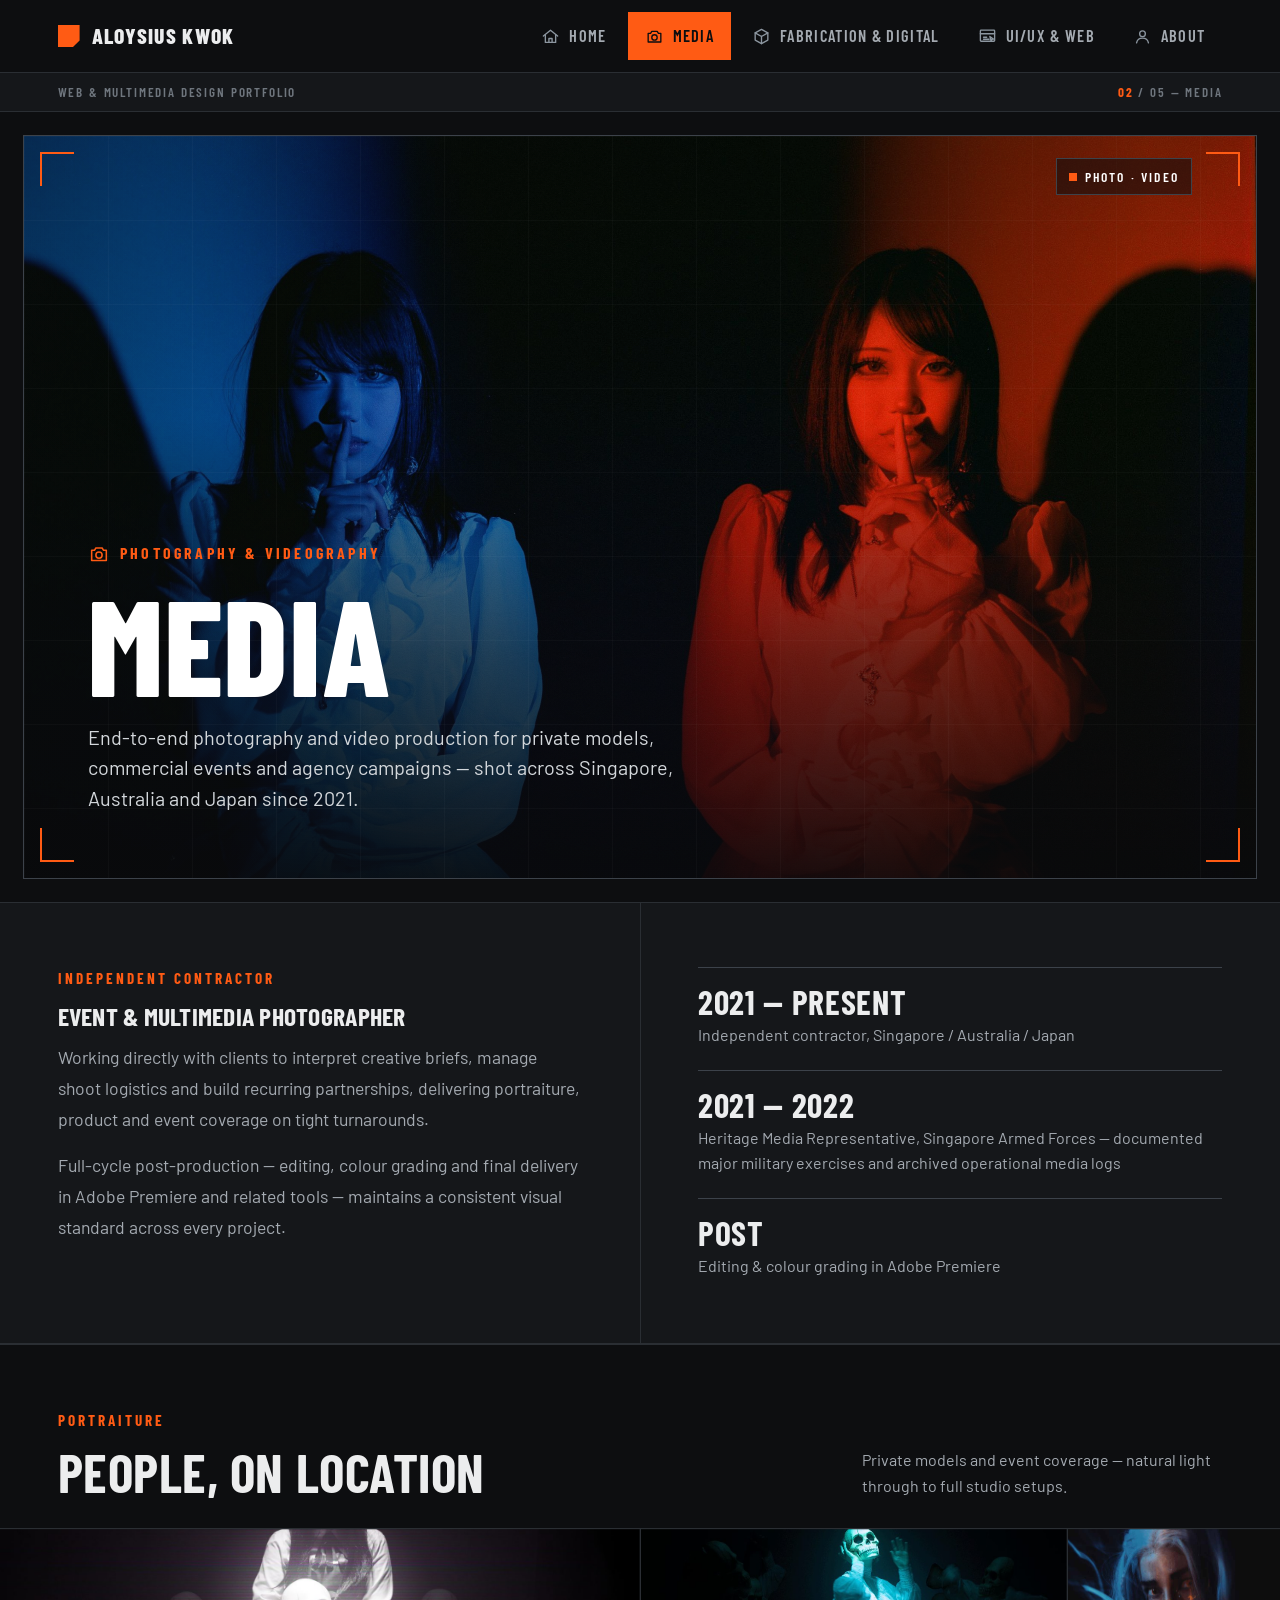
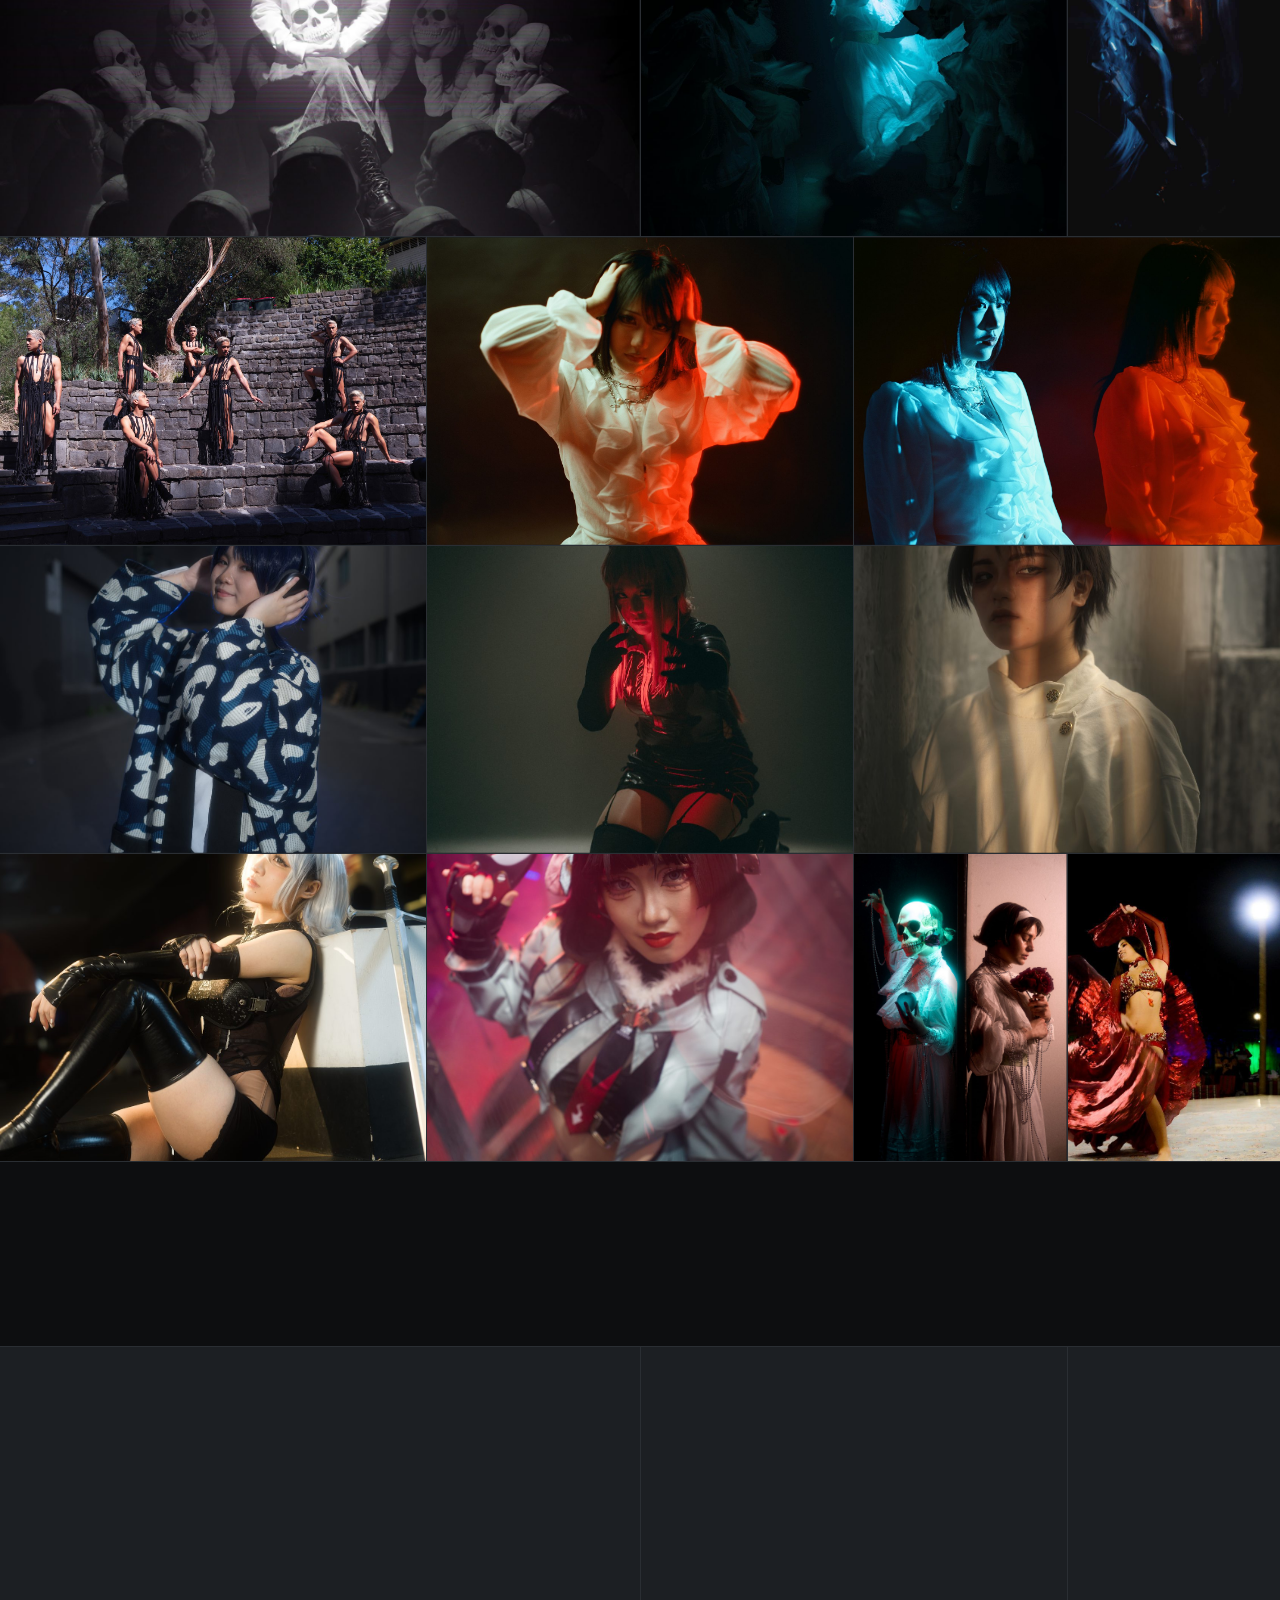
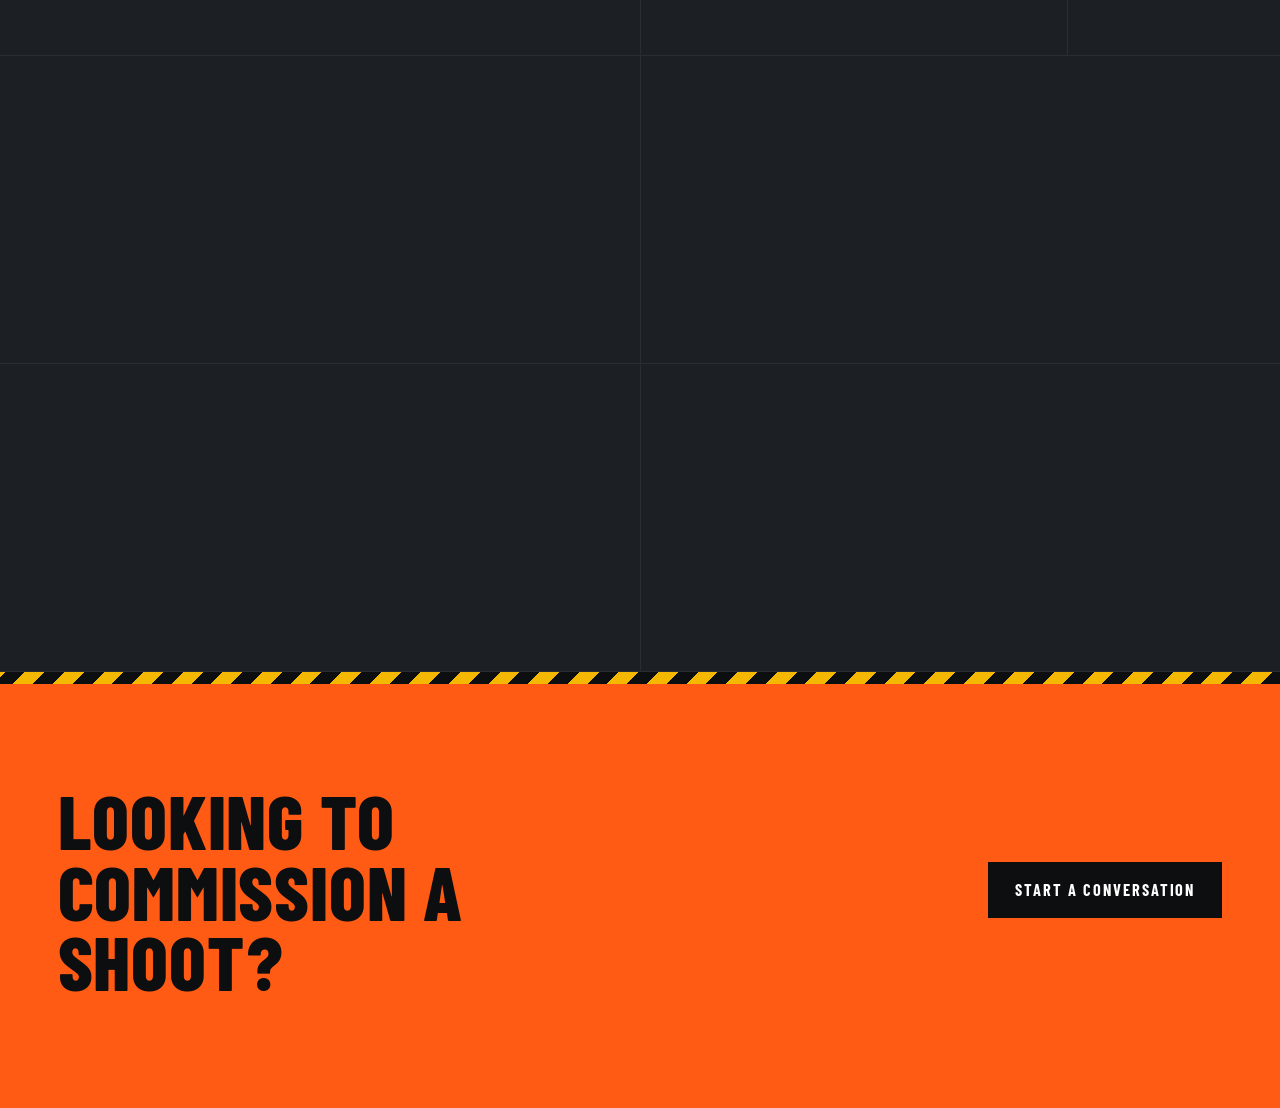
==== media.html @ bb740944 "Add files via upload" ====
<!DOCTYPE html>
<html lang="en">
<head>
<meta charset="UTF-8">
<meta name="viewport" content="width=device-width, initial-scale=1.0">
<title>Media — Aloysius Kwok</title>
<meta name="description" content="Event, portrait and commercial photography and videography by Aloysius Kwok.">
<link rel="icon" href="data:image/svg+xml,%3Csvg xmlns='http://www.w3.org/2000/svg' viewBox='0 0 24 24'%3E%3Crect width='24' height='24' fill='%230D0E10'/%3E%3Crect x='4' y='4' width='10' height='10' fill='%23FF5B14'/%3E%3C/svg%3E">
<script>document.documentElement.classList.add("js")</script>
<link rel="stylesheet" href="css/style.css">
</head>
<body>
  <nav class="site-nav">
    <div class="wrap">
      <a href="index.html" class="brand"><span class="brand-mark"></span>Aloysius&nbsp;Kwok</a>
      <div class="nav-links"><a href="index.html"><svg class="ico" viewBox="0 0 24 24" aria-hidden="true"><path d="M3 11.5 12 4l9 7.5"/><path d="M5.5 10v9.5h13V10"/><path d="M10 19.5v-5h4v5"/></svg><span>Home</span></a><a href="media.html" class="active" aria-current="page"><svg class="ico" viewBox="0 0 24 24" aria-hidden="true"><path d="M4 8h3l1.6-2.5h6.8L17 8h3v11H4z"/><circle cx="12" cy="13.2" r="3.4"/></svg><span>Media</span></a><a href="fabrication.html"><svg class="ico" viewBox="0 0 24 24" aria-hidden="true"><path d="M12 3 20 7.5v9L12 21l-8-4.5v-9z"/><path d="M12 12 4 7.5M12 12l8-4.5M12 12v9"/></svg><span>Fabrication & Digital</span></a><a href="uiux.html"><svg class="ico" viewBox="0 0 24 24" aria-hidden="true"><rect x="3" y="4" width="18" height="14" rx="1"/><path d="M3 8.5h18"/><path d="M7 13h4M7 15.5h7"/><path d="m15 12 4.5 3.2-2 .5-.9 2z"/></svg><span>UI/UX & Web</span></a><a href="about.html"><svg class="ico" viewBox="0 0 24 24" aria-hidden="true"><circle cx="12" cy="8.5" r="3.6"/><path d="M4.5 20c.8-4 3.6-6 7.5-6s6.7 2 7.5 6"/></svg><span>About</span></a></div>
      <button class="nav-toggle" aria-label="Toggle menu" aria-expanded="false"><span></span></button>
    </div>
  </nav>
  
  <div class="index-strip">
    <div class="wrap">
      <span>Web &amp; Multimedia Design Portfolio</span>
      <span><b>02</b> / 05 — Media</span>
    </div>
  </div>
  <header class="hero ">
    <img class="hero-img" src="images/media/main.jpg" alt="Media work — featured shoot">
    <div class="hero-shade"></div><div class="hero-grid"></div>
    <span class="brk tl"></span><span class="brk tr"></span><span class="brk bl"></span><span class="brk br"></span>
    <div class="hero-tag"><i></i>Photo · Video</div>
    <div class="hero-text">
      <span class="eyebrow"><svg class="ico" viewBox="0 0 24 24" aria-hidden="true"><path d="M4 8h3l1.6-2.5h6.8L17 8h3v11H4z"/><circle cx="12" cy="13.2" r="3.4"/></svg>Photography &amp; Videography</span>
      <h1>Media</h1>
      <p class="hero-lede">End-to-end photography and video production for private models, commercial events and agency campaigns — shot across Singapore, Australia and Japan since 2021.</p>
      
    </div>
  </header>

  <div class="split">
    <div>
      <span class="section-kicker">Independent Contractor</span>
      <h2 style="font-size:1.6rem;margin-bottom:14px;">Event &amp; multimedia photographer</h2>
      <div class="prose">
        <p>Working directly with clients to interpret creative briefs, manage shoot logistics and build recurring partnerships, delivering portraiture, product and event coverage on tight turnarounds.</p>
        <p>Full-cycle post-production — editing, colour grading and final delivery in Adobe Premiere and related tools — maintains a consistent visual standard across every project.</p>
      </div>
    </div>
    <div>
      <ul class="stat-list">
        <li><div class="stat-num">2021 — Present</div><div class="stat-label">Independent contractor, Singapore / Australia / Japan</div></li>
        <li><div class="stat-num">2021 — 2022</div><div class="stat-label">Heritage Media Representative, Singapore Armed Forces — documented major military exercises and archived operational media logs</div></li>
        <li><div class="stat-num">Post</div><div class="stat-label">Editing &amp; colour grading in Adobe Premiere</div></li>
      </ul>
    </div>
  </div>

  <div class="section-head">
    <div><span class="section-kicker">Portraiture</span><h2>People, on location</h2></div>
    <p class="section-note">Private models and event coverage — natural light through to full studio setups.</p>
  </div>
  <div class="gallery">
    <figure class="g-w3" data-lightbox><img src="images/media/portrait-07.jpg" alt="Portraiture — studio session"><figcaption>Portraiture</figcaption></figure>
    <figure class="g-w2" data-lightbox><img src="images/media/portrait-01.jpg" alt="Portraiture"><figcaption>Portraiture</figcaption></figure>
    <figure data-lightbox><img src="images/media/portrait-02.jpg" alt="Portraiture"><figcaption>Portraiture</figcaption></figure>
    <figure class="g-w2" data-lightbox><img src="images/media/portrait-13.jpg" alt="Portraiture — on location"><figcaption>Portraiture</figcaption></figure>
    <figure class="g-w2" data-lightbox><img src="images/media/portrait-04.jpg" alt="Portraiture"><figcaption>Portraiture</figcaption></figure>
    <figure class="g-w2" data-lightbox><img src="images/media/portrait-05.jpg" alt="Portraiture"><figcaption>Portraiture</figcaption></figure>
    <figure class="g-w2" data-lightbox><img src="images/media/portrait-06.jpg" alt="Portraiture"><figcaption>Portraiture</figcaption></figure>
    <figure class="g-w2" data-lightbox><img src="images/media/portrait-08.jpg" alt="Portraiture"><figcaption>Portraiture</figcaption></figure>
    <figure class="g-w2" data-lightbox><img src="images/media/portrait-09.jpg" alt="Portraiture"><figcaption>Portraiture</figcaption></figure>
    <figure class="g-w2" data-lightbox><img src="images/media/portrait-10.jpg" alt="Portraiture"><figcaption>Portraiture</figcaption></figure>
    <figure class="g-w2" data-lightbox><img src="images/media/portrait-11.jpg" alt="Portraiture"><figcaption>Portraiture</figcaption></figure>
    <figure data-lightbox><img src="images/media/portrait-12.jpg" alt="Portraiture"><figcaption>Portraiture</figcaption></figure>
    <figure data-lightbox><img src="images/media/portrait-03.jpg" alt="Portraiture"><figcaption>Portraiture</figcaption></figure>
  </div>

  <div class="section-head">
    <div><span class="section-kicker">Commercial</span><h2>Product &amp; campaign work</h2></div>
    <p class="section-note">Product photography built for e-commerce storefronts and regional marketing rollouts.</p>
  </div>
  <div class="gallery">
    <figure class="g-w3" data-lightbox><img src="images/media/product-04.jpg" alt="Product photography"><figcaption>Product</figcaption></figure>
    <figure class="g-w2" data-lightbox><img src="images/media/product-01.jpg" alt="Product photography"><figcaption>Product</figcaption></figure>
    <figure data-lightbox><img src="images/media/product-02.jpg" alt="Product photography"><figcaption>Product</figcaption></figure>
    <figure class="g-w3" data-lightbox><img src="images/media/product-06.jpg" alt="Product photography"><figcaption>Product</figcaption></figure>
    <figure class="g-w3" data-lightbox><img src="images/media/product-03.jpg" alt="Product photography"><figcaption>Product</figcaption></figure>
    <figure class="g-w3" data-lightbox><img src="images/media/product-05.jpg" alt="Product photography"><figcaption>Product</figcaption></figure>
    <figure class="g-w3" data-lightbox><img src="images/media/product-07.jpg" alt="Product photography"><figcaption>Product</figcaption></figure>
  </div>

  <div class="cta-band">
    <h2>Looking to commission a shoot?</h2>
    <a class="btn btn-solid" href="mailto:azureworks78@gmail.com">Start a conversation</a>
  </div>

  <div class="lightbox" id="lightbox">
    <button class="lightbox-close" aria-label="Close image">&times;</button>
    <img src="" alt="">
    <div class="lightbox-cap"></div>
  </div>
  <script src="js/site.js"></script>
</body>
</html>
---- css/style.css ----
/* ============================================================
   Aloysius Kwok — Portfolio
   Dark industrial · modernist grid · bento sectioning
   ============================================================ */

@import url('https://fonts.googleapis.com/css2?family=Barlow+Condensed:wght@500;600;700;800&family=Barlow:wght@400;500;600;700&display=swap');

:root{
  --bg:#0D0E10;
  --surface:#15171A;
  --surface-2:#1C1F23;
  --line:#2A2E33;
  --line-strong:#3C424A;
  --ink:#ECEDEE;
  --ink-soft:#A4AAB1;
  --ink-faint:#6F767E;
  --accent:#FF5B14;        /* safety orange */
  --accent-ink:#0D0E10;
  --hazard:#F5B800;
  --steel:#8C96A0;

  --gap:1px;
  --edge:clamp(18px,4.5vw,64px);
  --frame:clamp(10px,1.8vw,26px);   /* breathing room around large images */
  --maxw:1680px;

  --ff-display:'Barlow Condensed','Oswald','Arial Narrow',sans-serif;
  --ff-body:'Barlow','Helvetica Neue',Arial,sans-serif;
}

*{box-sizing:border-box;}
html{scroll-behavior:smooth;}
body{
  margin:0;background:var(--bg);color:var(--ink);
  font-family:var(--ff-body);font-size:17px;line-height:1.55;
  -webkit-font-smoothing:antialiased;
}
img{max-width:100%;display:block;}
a{color:inherit;text-decoration:none;}
ul{margin:0;padding:0;list-style:none;}
h1,h2,h3,h4{margin:0;font-family:var(--ff-display);font-weight:700;text-transform:uppercase;letter-spacing:.01em;line-height:1;}
p{margin:0;}
::selection{background:var(--accent);color:var(--accent-ink);}
:focus-visible{outline:2px solid var(--accent);outline-offset:3px;}

.ico{width:1.15em;height:1.15em;stroke:currentColor;fill:none;stroke-width:1.7;stroke-linecap:round;stroke-linejoin:round;flex:none;}

.wrap{max-width:var(--maxw);margin:0 auto;padding:0 var(--edge);}

/* ---------- Nav ---------- */
.site-nav{position:sticky;top:0;z-index:50;background:var(--bg);border-bottom:1px solid var(--line);}
.site-nav .wrap{display:flex;align-items:center;justify-content:space-between;height:72px;}
.brand{display:flex;align-items:center;gap:12px;font-family:var(--ff-display);font-weight:800;font-size:1.35rem;letter-spacing:.06em;text-transform:uppercase;}
.brand-mark{width:22px;height:22px;background:var(--accent);position:relative;clip-path:polygon(0 0,100% 0,100% 70%,70% 100%,0 100%);}
.nav-links{display:flex;align-items:center;gap:4px;}
.nav-links a{
  display:flex;align-items:center;gap:9px;
  font-family:var(--ff-display);font-weight:600;font-size:1.02rem;letter-spacing:.08em;text-transform:uppercase;
  padding:10px 16px;color:var(--ink-soft);white-space:nowrap;
  border:1px solid transparent;
  transition:color .15s ease,background .15s ease,border-color .15s ease;
}
.nav-links a .ico{width:19px;height:19px;color:var(--steel);transition:color .15s ease;}
.nav-links a:hover{color:var(--ink);background:var(--surface-2);border-color:var(--line);}
.nav-links a:hover .ico{color:var(--accent);}
.nav-links a.active{background:var(--accent);color:var(--accent-ink);}
.nav-links a.active .ico{color:var(--accent-ink);}
.nav-toggle{display:none;background:none;border:1px solid var(--line-strong);width:44px;height:44px;align-items:center;justify-content:center;cursor:pointer;}
.nav-toggle span,.nav-toggle span::before,.nav-toggle span::after{content:'';display:block;width:20px;height:2px;background:var(--ink);position:relative;}
.nav-toggle span::before{position:absolute;top:-6px;}
.nav-toggle span::after{position:absolute;top:6px;}

@media (max-width:1020px){
  .nav-links a{padding:10px 10px;font-size:.95rem;}
}
@media (max-width:860px){
  .nav-links{
    position:fixed;inset:72px 0 0 0;background:var(--bg);z-index:60;
    flex-direction:column;align-items:stretch;gap:0;padding:12px var(--edge) 24px;
    transform:translateY(-8px);opacity:0;pointer-events:none;
    transition:opacity .18s ease,transform .18s ease;
  }
  .nav-links.open{opacity:1;transform:none;pointer-events:auto;}
  .nav-links a{padding:20px 4px;font-size:1.4rem;border:0;border-bottom:1px solid var(--line);}
  .nav-links a .ico{width:26px;height:26px;}
  .nav-links a.active{background:none;color:var(--accent);}
  .nav-links a.active .ico{color:var(--accent);}
  .nav-toggle{display:flex;}
}

/* ---------- Index strip ---------- */
.index-strip{background:var(--surface);border-bottom:1px solid var(--line);}
.index-strip .wrap{display:flex;justify-content:space-between;align-items:center;height:38px;
  font-family:var(--ff-display);font-weight:600;font-size:.82rem;letter-spacing:.14em;text-transform:uppercase;color:var(--ink-faint);}
.index-strip b{color:var(--accent);font-weight:700;}

/* ---------- Hero (large framed image) ---------- */
.hero{
  position:relative;isolation:isolate;overflow:hidden;
  margin:var(--frame);
  height:clamp(520px,calc(100svh - 72px - 38px - 2*var(--frame)),1100px);
  display:flex;align-items:flex-end;
  background:var(--surface);
  border:1px solid var(--line-strong);
}
.hero-img{position:absolute;inset:0;width:100%;height:100%;object-fit:cover;z-index:-3;
  animation:heroZoom 16s cubic-bezier(.2,.6,.2,1) both;}
.hero-shade{position:absolute;inset:0;z-index:-2;
  background:
    linear-gradient(0deg,rgba(9,10,12,.93) 0%,rgba(9,10,12,.6) 30%,rgba(9,10,12,.08) 62%,rgba(9,10,12,.25) 100%),
    linear-gradient(90deg,rgba(9,10,12,.6) 0%,rgba(9,10,12,0) 60%);}
.hero-grid{position:absolute;inset:0;z-index:-1;opacity:.5;pointer-events:none;
  background-image:linear-gradient(rgba(255,255,255,.05) 1px,transparent 1px),linear-gradient(90deg,rgba(255,255,255,.05) 1px,transparent 1px);
  background-size:84px 84px;}
.brk{position:absolute;width:34px;height:34px;border:2px solid var(--accent);z-index:1;}
.brk.tl{top:16px;left:16px;border-right:0;border-bottom:0;}
.brk.tr{top:16px;right:16px;border-left:0;border-bottom:0;}
.brk.bl{bottom:16px;left:16px;border-right:0;border-top:0;}
.brk.br{bottom:16px;right:16px;border-left:0;border-top:0;}
.hero-tag{position:absolute;top:22px;right:64px;z-index:1;display:flex;align-items:center;gap:8px;
  font-family:var(--ff-display);font-weight:600;font-size:.85rem;letter-spacing:.16em;text-transform:uppercase;color:#fff;
  background:rgba(13,14,16,.55);border:1px solid var(--line-strong);padding:7px 12px;}
.hero-tag i{width:8px;height:8px;background:var(--accent);display:block;animation:blink 1.6s steps(2) infinite;}
.hero-text{position:relative;z-index:1;width:100%;padding:clamp(28px,5vw,72px);padding-top:120px;
  display:flex;flex-direction:column;gap:20px;animation:rise 1s .2s cubic-bezier(.2,.7,.2,1) both;}
.eyebrow{display:flex;align-items:center;gap:10px;font-family:var(--ff-display);font-weight:700;font-size:1rem;
  letter-spacing:.2em;text-transform:uppercase;color:var(--accent);}
.eyebrow .ico{width:22px;height:22px;}
.hero-text h1{font-size:clamp(3.4rem,10.5vw,9.5rem);font-weight:800;line-height:.86;letter-spacing:.005em;color:#fff;max-width:14ch;}
.hero-lede{font-size:clamp(1.05rem,1.55vw,1.3rem);color:#D3D7DB;max-width:56ch;line-height:1.55;}
.hero-actions{display:flex;gap:12px;flex-wrap:wrap;padding-top:6px;}

/* hero variants */
.hero-img{object-position:center 20%;}
.hero.long .hero-text h1{font-size:clamp(3rem,7.4vw,7rem);max-width:13ch;}
.hero.shade-left .hero-img{object-position:right center;}
.hero.shade-left .hero-shade{background:
  linear-gradient(90deg,rgba(9,10,12,.97) 0%,rgba(9,10,12,.93) 40%,rgba(9,10,12,.4) 72%,rgba(9,10,12,.1) 100%),
  linear-gradient(0deg,rgba(9,10,12,.7) 0%,rgba(9,10,12,0) 45%);}

@keyframes heroZoom{from{transform:scale(1.1);}to{transform:scale(1);}}
@keyframes rise{from{opacity:0;transform:translateY(34px);}to{opacity:1;transform:none;}}
@keyframes blink{50%{opacity:.15;}}

.btn{display:inline-flex;align-items:center;gap:10px;font-family:var(--ff-display);font-weight:700;font-size:1.02rem;
  letter-spacing:.12em;text-transform:uppercase;padding:14px 26px;border:1px solid var(--ink);color:var(--ink);
  transition:background .15s ease,color .15s ease,border-color .15s ease;}
.btn .ico{width:18px;height:18px;}
.btn-solid{background:var(--accent);border-color:var(--accent);color:var(--accent-ink);}
.btn-solid:hover{background:#fff;border-color:#fff;}
.btn-line{background:rgba(13,14,16,.4);}
.btn-line:hover{background:var(--ink);color:var(--bg);}

@media (max-width:700px){
  .hero{height:clamp(480px,82svh,760px);}
  .hero-tag{display:none;}
  .hero-text{padding-top:90px;}
}

/* ---------- Section headers ---------- */
.section-head{padding:64px var(--edge) 30px;display:grid;grid-template-columns:1fr auto;gap:24px;align-items:end;border-top:1px solid var(--line);}
.section-head h2{font-size:clamp(2rem,4.2vw,3.4rem);font-weight:700;}
.section-head .section-note{max-width:40ch;color:var(--ink-soft);font-size:1rem;line-height:1.6;}
.section-kicker{display:flex;align-items:center;gap:8px;font-family:var(--ff-display);font-weight:700;font-size:.95rem;
  letter-spacing:.2em;text-transform:uppercase;color:var(--accent);margin-bottom:12px;}
.section-kicker .ico{width:18px;height:18px;}

/* ---------- Bento ---------- */
.bento{display:grid;grid-template-columns:repeat(6,1fr);gap:var(--gap);background:var(--line);border-top:1px solid var(--line);border-bottom:1px solid var(--line);}
.bento>*{background:var(--surface);}
.cell{padding:32px;display:flex;flex-direction:column;gap:14px;justify-content:flex-end;min-height:220px;position:relative;}
.cell h3{font-size:1.7rem;font-weight:700;}
.cell p{color:var(--ink-soft);font-size:1rem;line-height:1.6;}
.cell .cell-index{display:flex;align-items:center;gap:8px;font-family:var(--ff-display);font-weight:600;font-size:.9rem;letter-spacing:.18em;text-transform:uppercase;color:var(--ink-faint);}
.cell .cell-index .ico{width:17px;height:17px;color:var(--accent);}
.c2{grid-column:span 2;}.c3{grid-column:span 3;}.c4{grid-column:span 4;}.c6{grid-column:span 6;}
.r2{min-height:520px;}
.cell-dark{background:var(--surface-2);border-top:3px solid var(--accent);}

.cell-img{padding:0;overflow:hidden;background:var(--surface-2);}
.cell-img img{width:100%;height:100%;object-fit:cover;position:absolute;inset:0;transition:transform .8s cubic-bezier(.2,.7,.2,1),filter .4s ease;filter:saturate(.9) brightness(.82);}
.cell-img:hover img{transform:scale(1.06);filter:saturate(1.05) brightness(1);}
.cell-caption{position:absolute;left:0;right:0;bottom:0;z-index:2;padding:26px 28px;display:flex;align-items:center;justify-content:space-between;gap:16px;
  background:linear-gradient(0deg,rgba(9,10,12,.92),rgba(9,10,12,0));}
.cap-label{font-family:var(--ff-display);font-weight:700;font-size:1.9rem;text-transform:uppercase;letter-spacing:.03em;color:#fff;display:flex;align-items:center;gap:12px;}
.cap-label .ico{width:30px;height:30px;color:var(--accent);}
.cap-sub{font-size:.95rem;color:#C5CACF;margin-top:4px;}
.cap-arrow{width:44px;height:44px;border:1px solid var(--line-strong);display:flex;align-items:center;justify-content:center;color:#fff;flex:none;transition:background .2s ease,border-color .2s ease,transform .3s ease;}
.cap-arrow .ico{width:20px;height:20px;}
.cell-img:hover .cap-arrow{background:var(--accent);border-color:var(--accent);color:var(--accent-ink);transform:rotate(45deg);}

@media (max-width:960px){
  .bento{grid-template-columns:repeat(2,1fr);}
  .c3,.c4,.c6{grid-column:span 2;}.c2{grid-column:span 1;}
  .section-head{grid-template-columns:1fr;}
  .r2{min-height:380px;}
}
@media (max-width:520px){
  .bento{grid-template-columns:1fr;}
  .c2,.c3,.c4,.c6{grid-column:span 1;}
}

/* ---------- Gallery ---------- */
.gallery{display:grid;grid-template-columns:repeat(6,1fr);grid-auto-rows:clamp(220px,24vw,360px);gap:var(--gap);background:var(--line);border-top:1px solid var(--line);border-bottom:1px solid var(--line);}
.gallery figure{margin:0;position:relative;overflow:hidden;background:var(--surface-2);cursor:zoom-in;}
.gallery img{width:100%;height:100%;object-fit:cover;}
.gallery figure::after{content:'';position:absolute;left:0;bottom:0;height:3px;width:100%;background:var(--accent);transform:scaleX(0);transform-origin:left;transition:transform .45s cubic-bezier(.2,.7,.2,1);z-index:3;}
.gallery figure:hover::after{transform:scaleX(1);}
.gallery figcaption{position:absolute;left:0;right:0;bottom:0;z-index:2;padding:36px 18px 16px;display:flex;align-items:center;justify-content:space-between;gap:10px;
  background:linear-gradient(0deg,rgba(9,10,12,.9),rgba(9,10,12,0));color:#fff;
  font-family:var(--ff-display);font-weight:600;font-size:1rem;letter-spacing:.14em;text-transform:uppercase;
  opacity:0;transform:translateY(8px);transition:opacity .25s ease,transform .25s ease;}
.gallery figcaption .ico{width:18px;height:18px;color:var(--accent);}
.gallery figure:hover figcaption{opacity:1;transform:none;}
.g-w2{grid-column:span 2;}.g-w3{grid-column:span 3;}.g-w4{grid-column:span 4;}.g-w6{grid-column:span 6;}

@media (max-width:860px){
  .gallery{grid-template-columns:repeat(4,1fr);grid-auto-rows:240px;}
  .g-w3,.g-w4,.g-w6{grid-column:span 4;}.g-w2{grid-column:span 2;}
}
@media (max-width:520px){
  .gallery{grid-template-columns:repeat(2,1fr);grid-auto-rows:230px;}
  .g-w2,.g-w3,.g-w4,.g-w6{grid-column:span 2;}
}

/* ---------- Scroll-reveal animation (only when JS is on) ---------- */
/* the frame stays in place (so it can be observed); the image wipes in inside it */
.js .gallery figure img,.js .cell-img img{
  clip-path:inset(0 0 100% 0);transform:scale(1.28);
  transition:clip-path 1s cubic-bezier(.77,0,.18,1) var(--d,0ms),transform 1.7s cubic-bezier(.2,.7,.2,1) var(--d,0ms),filter .4s ease;
}
.js .gallery figure.in img,.js .cell-img.in img{clip-path:inset(0 0 0 0);transform:scale(1);}
.js .gallery figure figcaption,.js .cell-img .cell-caption{transition-delay:0ms;}
.js .gallery figure.in:hover img{transform:scale(1.07);transition:transform .8s cubic-bezier(.2,.7,.2,1);}
.js .cell-img.in:hover img{transform:scale(1.06);transition:transform .8s cubic-bezier(.2,.7,.2,1),filter .4s ease;}
.js .reveal{opacity:0;transform:translateY(26px);transition:opacity .8s ease var(--d,0ms),transform .9s cubic-bezier(.2,.7,.2,1) var(--d,0ms);}
.js .reveal.in{opacity:1;transform:none;}

@media (prefers-reduced-motion:reduce){
  *{animation:none !important;transition-duration:.001ms !important;scroll-behavior:auto !important;}
  .js .reveal{opacity:1;transform:none;}
  .js .gallery figure img,.js .cell-img img{transform:none;clip-path:none;}
}

/* ---------- Lightbox ---------- */
.lightbox{position:fixed;inset:0;z-index:100;background:rgba(7,8,9,.96);display:none;align-items:center;justify-content:center;padding:6vh 5vw;}
.lightbox.open{display:flex;}
.lightbox img{max-width:100%;max-height:86vh;object-fit:contain;border:1px solid var(--line-strong);animation:lb .35s cubic-bezier(.2,.7,.2,1);}
@keyframes lb{from{opacity:0;transform:scale(.96);}to{opacity:1;transform:none;}}
.lightbox-close{position:absolute;top:22px;right:22px;width:46px;height:46px;border:1px solid var(--line-strong);background:var(--surface);color:#fff;font-size:1.3rem;cursor:pointer;}
.lightbox-close:hover{background:var(--accent);color:var(--accent-ink);border-color:var(--accent);}
.lightbox-cap{position:absolute;left:24px;bottom:22px;color:#aeb4ba;font-family:var(--ff-display);letter-spacing:.14em;text-transform:uppercase;font-size:.95rem;}

/* ---------- Split / prose ---------- */
.split{display:grid;grid-template-columns:1fr 1fr;gap:var(--gap);background:var(--line);border-top:1px solid var(--line);border-bottom:1px solid var(--line);}
.split>*{background:var(--surface);padding:clamp(32px,5vw,72px) var(--edge);}
.split h2{font-size:clamp(2rem,3.6vw,3rem);margin-bottom:18px;}
.prose{font-size:1.1rem;line-height:1.75;color:var(--ink-soft);}
.prose p+p{margin-top:16px;}
.stat-list{display:flex;flex-direction:column;gap:22px;}
.stat-list li{border-top:1px solid var(--line-strong);padding-top:16px;}
.stat-list .stat-num{font-family:var(--ff-display);font-weight:700;font-size:2.1rem;text-transform:uppercase;letter-spacing:.02em;line-height:1.05;}
.stat-list .stat-label{font-size:1rem;color:var(--ink-soft);margin-top:4px;}
.stat-list a{color:var(--accent);}
.stat-list a:hover{text-decoration:underline;}
@media (max-width:860px){.split{grid-template-columns:1fr;}}

/* ---------- Timeline ---------- */
.timeline{background:var(--surface);border-top:1px solid var(--line);border-bottom:1px solid var(--line);}
.tl-row{display:grid;grid-template-columns:220px 1fr;gap:24px;padding:32px var(--edge);border-top:1px solid var(--line);transition:background .2s ease;}
.tl-row:first-child{border-top:0;}
.tl-row:hover{background:var(--surface-2);}
.tl-date{font-family:var(--ff-display);font-weight:700;font-size:1.15rem;letter-spacing:.1em;text-transform:uppercase;color:var(--accent);}
.tl-role{font-family:var(--ff-display);font-weight:700;font-size:1.65rem;text-transform:uppercase;letter-spacing:.02em;margin-bottom:4px;}
.tl-org{font-size:.98rem;color:var(--steel);margin-bottom:10px;}
.tl-body{color:var(--ink-soft);font-size:1.02rem;line-height:1.7;max-width:70ch;}
@media (max-width:700px){.tl-row{grid-template-columns:1fr;gap:6px;}}

/* ---------- Chips ---------- */
.chip-grid{display:flex;flex-wrap:wrap;gap:10px;padding:40px var(--edge) 64px;background:var(--surface);border-top:1px solid var(--line);}
.chip{display:inline-flex;align-items:center;gap:8px;border:1px solid var(--line-strong);padding:10px 16px;font-family:var(--ff-display);font-weight:600;font-size:1rem;letter-spacing:.1em;text-transform:uppercase;color:var(--ink-soft);transition:border-color .15s ease,color .15s ease;}
.chip:hover{border-color:var(--accent);color:var(--ink);}
.chip::before{content:'';width:6px;height:6px;background:var(--accent);}

/* ---------- CTA band ---------- */
.cta-band{position:relative;background:var(--accent);color:var(--accent-ink);padding:clamp(56px,9vw,112px) var(--edge);display:grid;grid-template-columns:1fr auto;gap:24px;align-items:center;}
.cta-band::before{content:'';position:absolute;left:0;right:0;top:0;height:12px;background:repeating-linear-gradient(-45deg,var(--accent-ink) 0 14px,var(--hazard) 14px 28px);}
.cta-band h2{font-size:clamp(2.4rem,6vw,5rem);font-weight:800;max-width:16ch;line-height:.92;}
.cta-band .btn-solid{background:var(--accent-ink);border-color:var(--accent-ink);color:#fff;}
.cta-band .btn-solid:hover{background:#fff;border-color:#fff;color:var(--accent-ink);}
@media (max-width:700px){.cta-band{grid-template-columns:1fr;}}

/* ---------- Footer ---------- */
footer{background:var(--surface);border-top:1px solid var(--line);}
.foot-grid{display:grid;grid-template-columns:1.4fr 1fr 1fr;gap:32px;padding:64px var(--edge) 32px;}
.foot-brand{font-family:var(--ff-display);font-weight:800;font-size:2rem;text-transform:uppercase;letter-spacing:.05em;display:flex;align-items:center;gap:12px;}
.foot-tag{color:var(--ink-soft);margin-top:12px;max-width:38ch;font-size:1rem;line-height:1.6;}
.foot-col h4{font-size:.95rem;color:var(--ink-faint);letter-spacing:.2em;margin-bottom:16px;}
.foot-col a,.foot-col p{display:flex;align-items:center;gap:10px;font-size:1rem;color:var(--ink-soft);margin-bottom:12px;}
.foot-col a .ico,.foot-col p .ico{width:17px;height:17px;color:var(--accent);}
.foot-col a:hover{color:#fff;}
.foot-bottom{display:flex;justify-content:space-between;padding:20px var(--edge) 34px;font-size:.85rem;color:var(--ink-faint);border-top:1px solid var(--line);flex-wrap:wrap;gap:8px;}
@media (max-width:700px){.foot-grid{grid-template-columns:1fr;}}
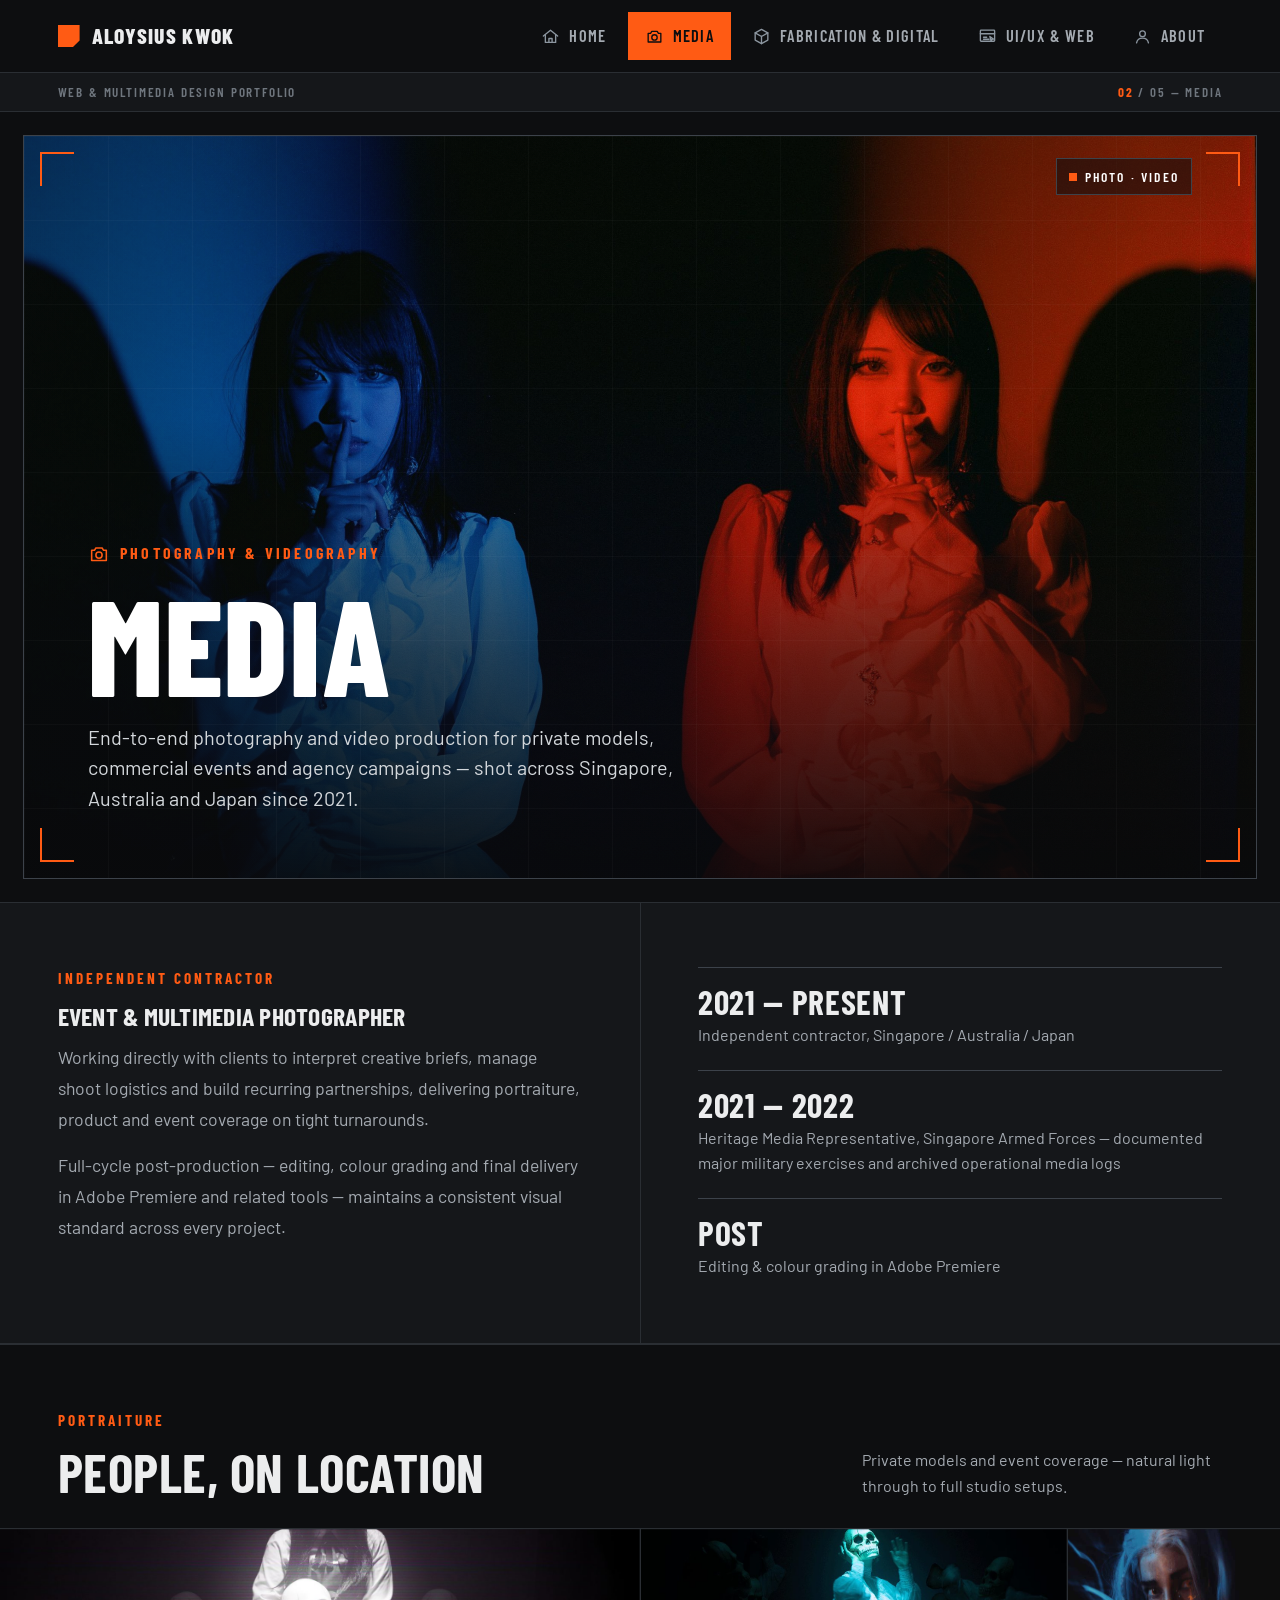
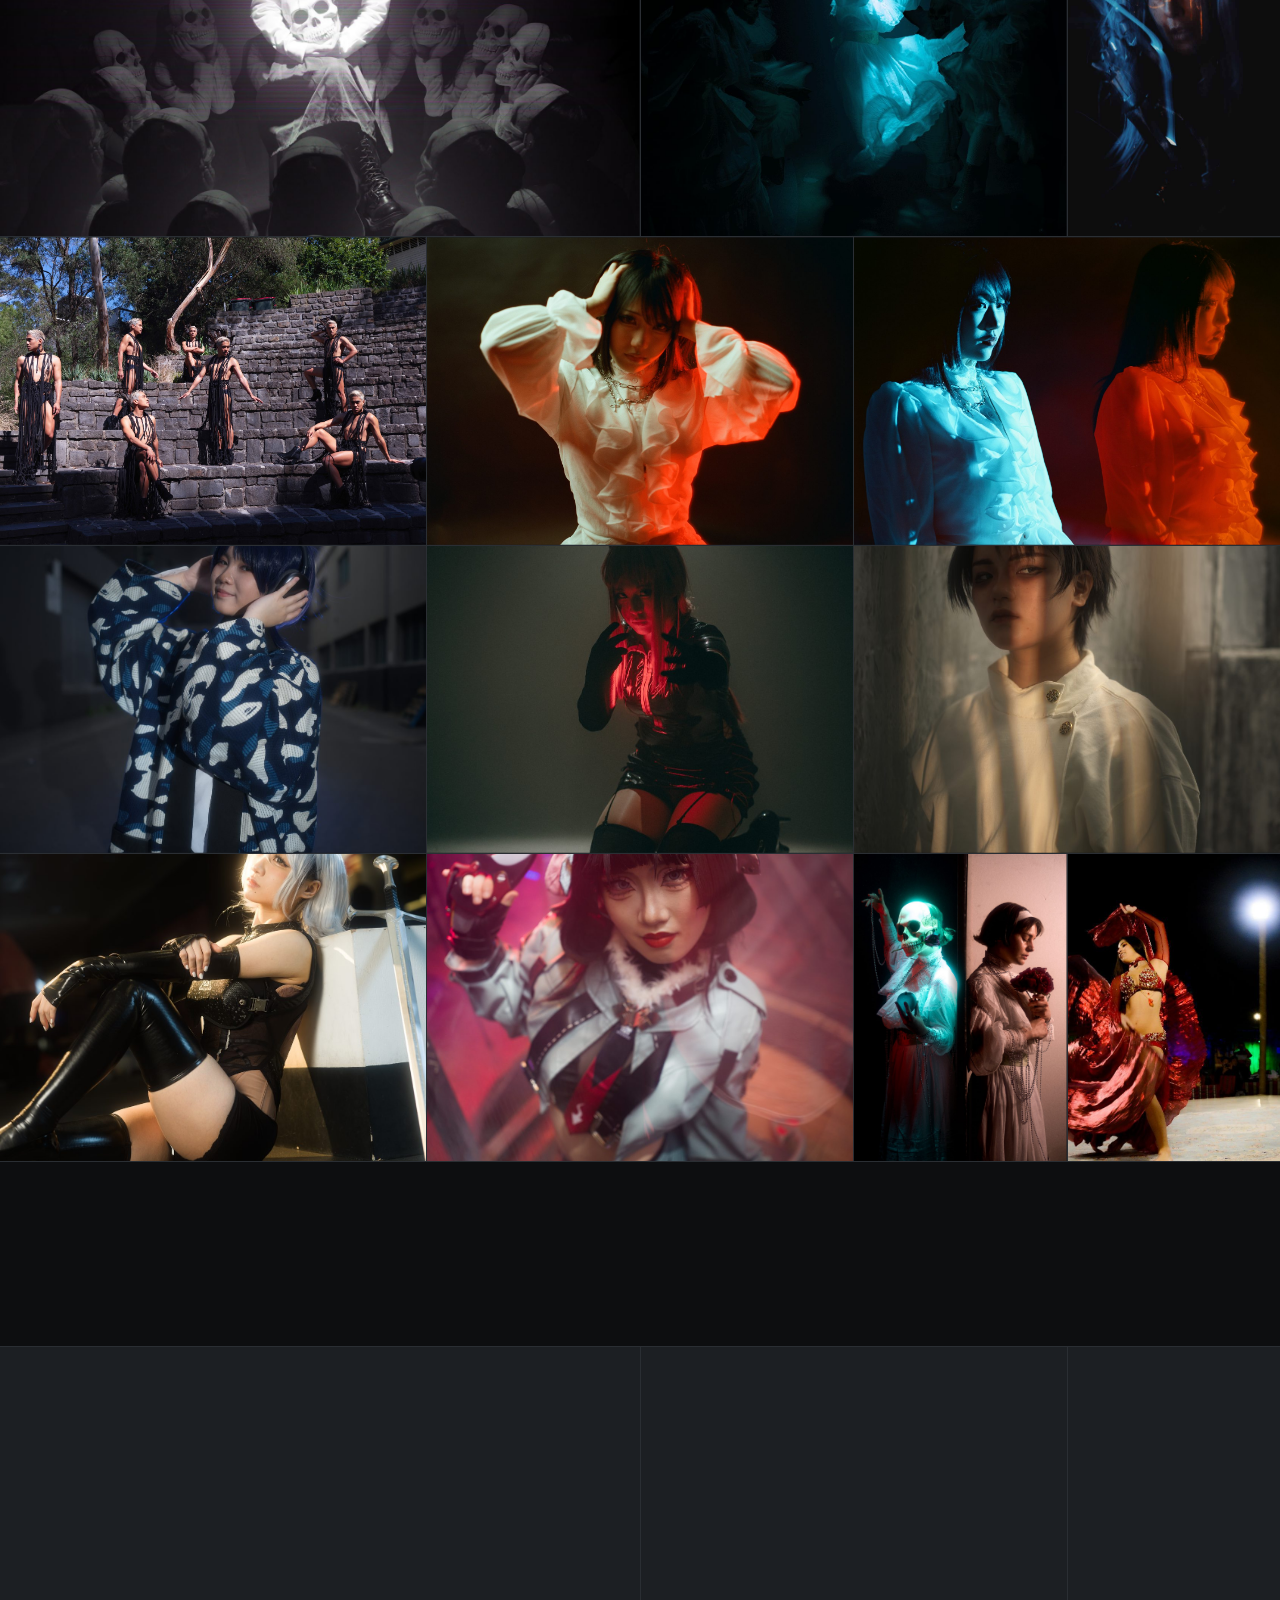
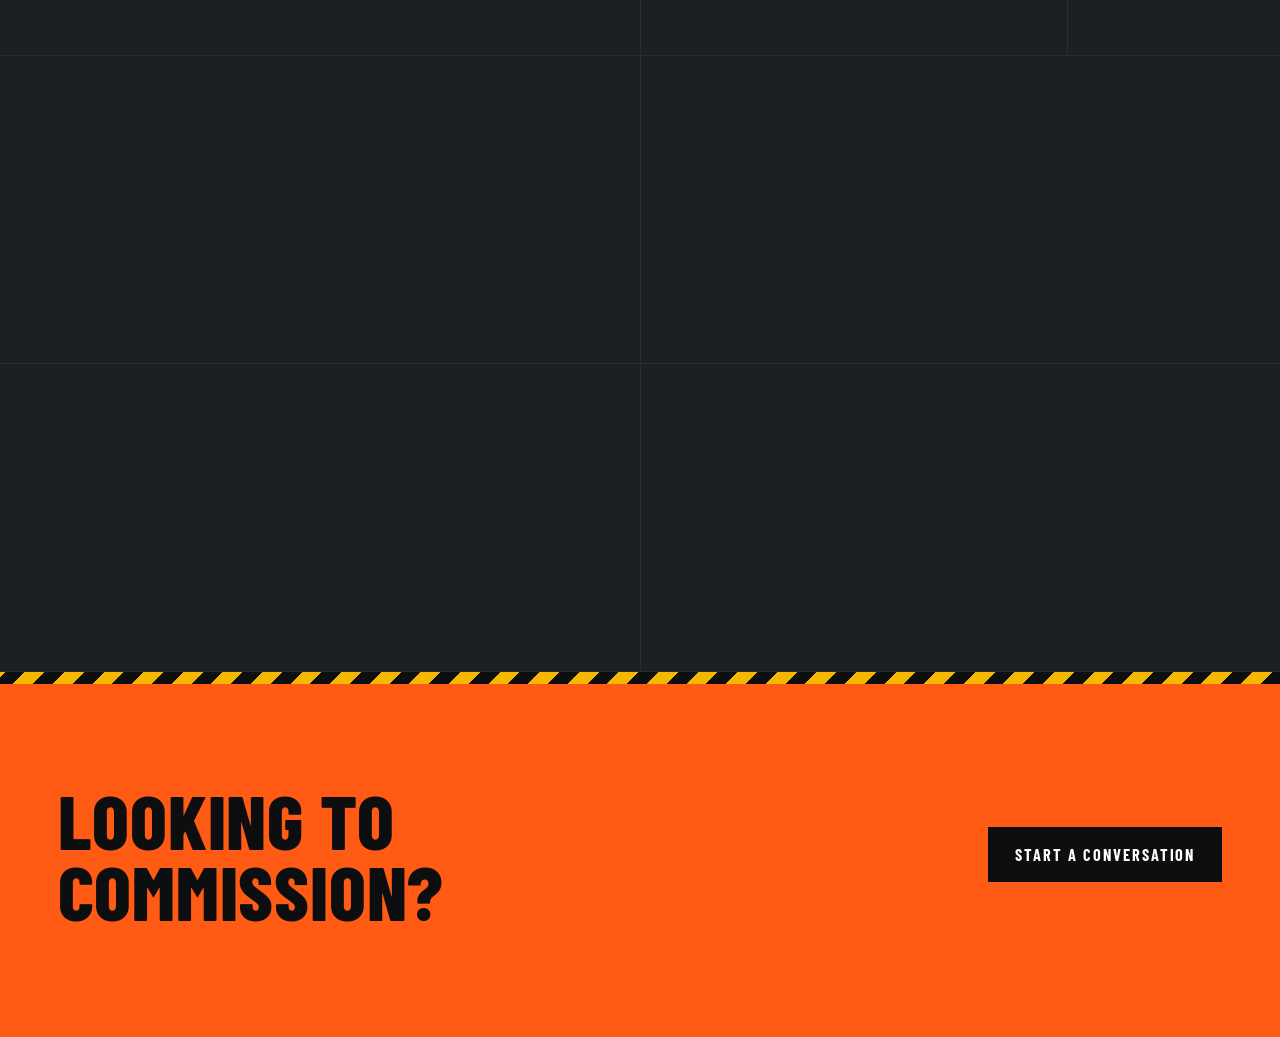
==== commit 89f83bbf: "Update media.html" ====
--- a/media.html
+++ b/media.html
@@ -76,8 +76,8 @@
   </div>
 
   <div class="section-head">
-    <div><span class="section-kicker">Commercial</span><h2>Product &amp; campaign work</h2></div>
-    <p class="section-note">Product photography built for e-commerce storefronts and regional marketing rollouts.</p>
+    <div><span class="section-kicker">Multi-media</span><h2>Product &amp; Media creation</h2></div>
+    <p class="section-note">fluidity in multi disciplinary media creations for a multitude of works.</p>
   </div>
   <div class="gallery">
     <figure class="g-w3" data-lightbox><img src="images/media/product-04.jpg" alt="Product photography"><figcaption>Product</figcaption></figure>
@@ -90,7 +90,7 @@
   </div>
 
   <div class="cta-band">
-    <h2>Looking to commission a shoot?</h2>
+    <h2>Looking to commission?</h2>
     <a class="btn btn-solid" href="mailto:azureworks78@gmail.com">Start a conversation</a>
   </div>
 
@@ -101,4 +101,4 @@
   </div>
   <script src="js/site.js"></script>
 </body>
-</html>+</html>
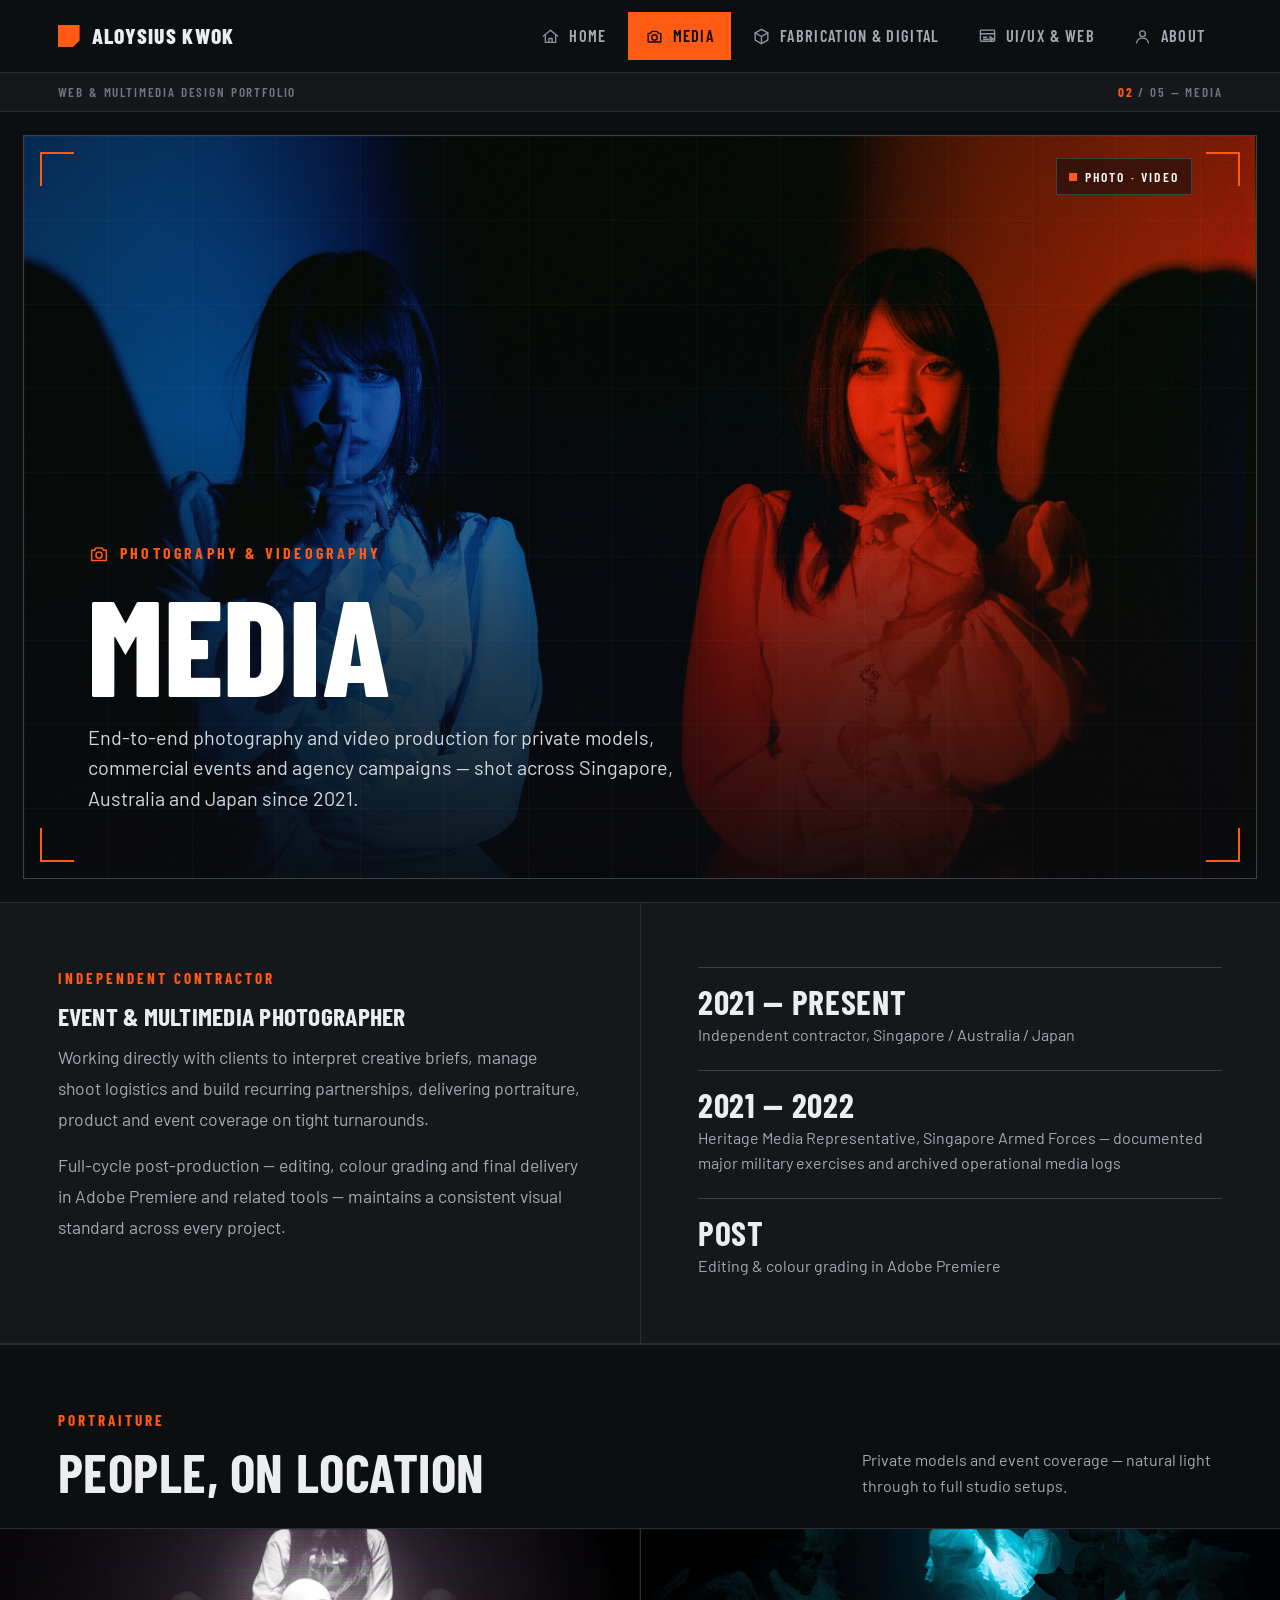
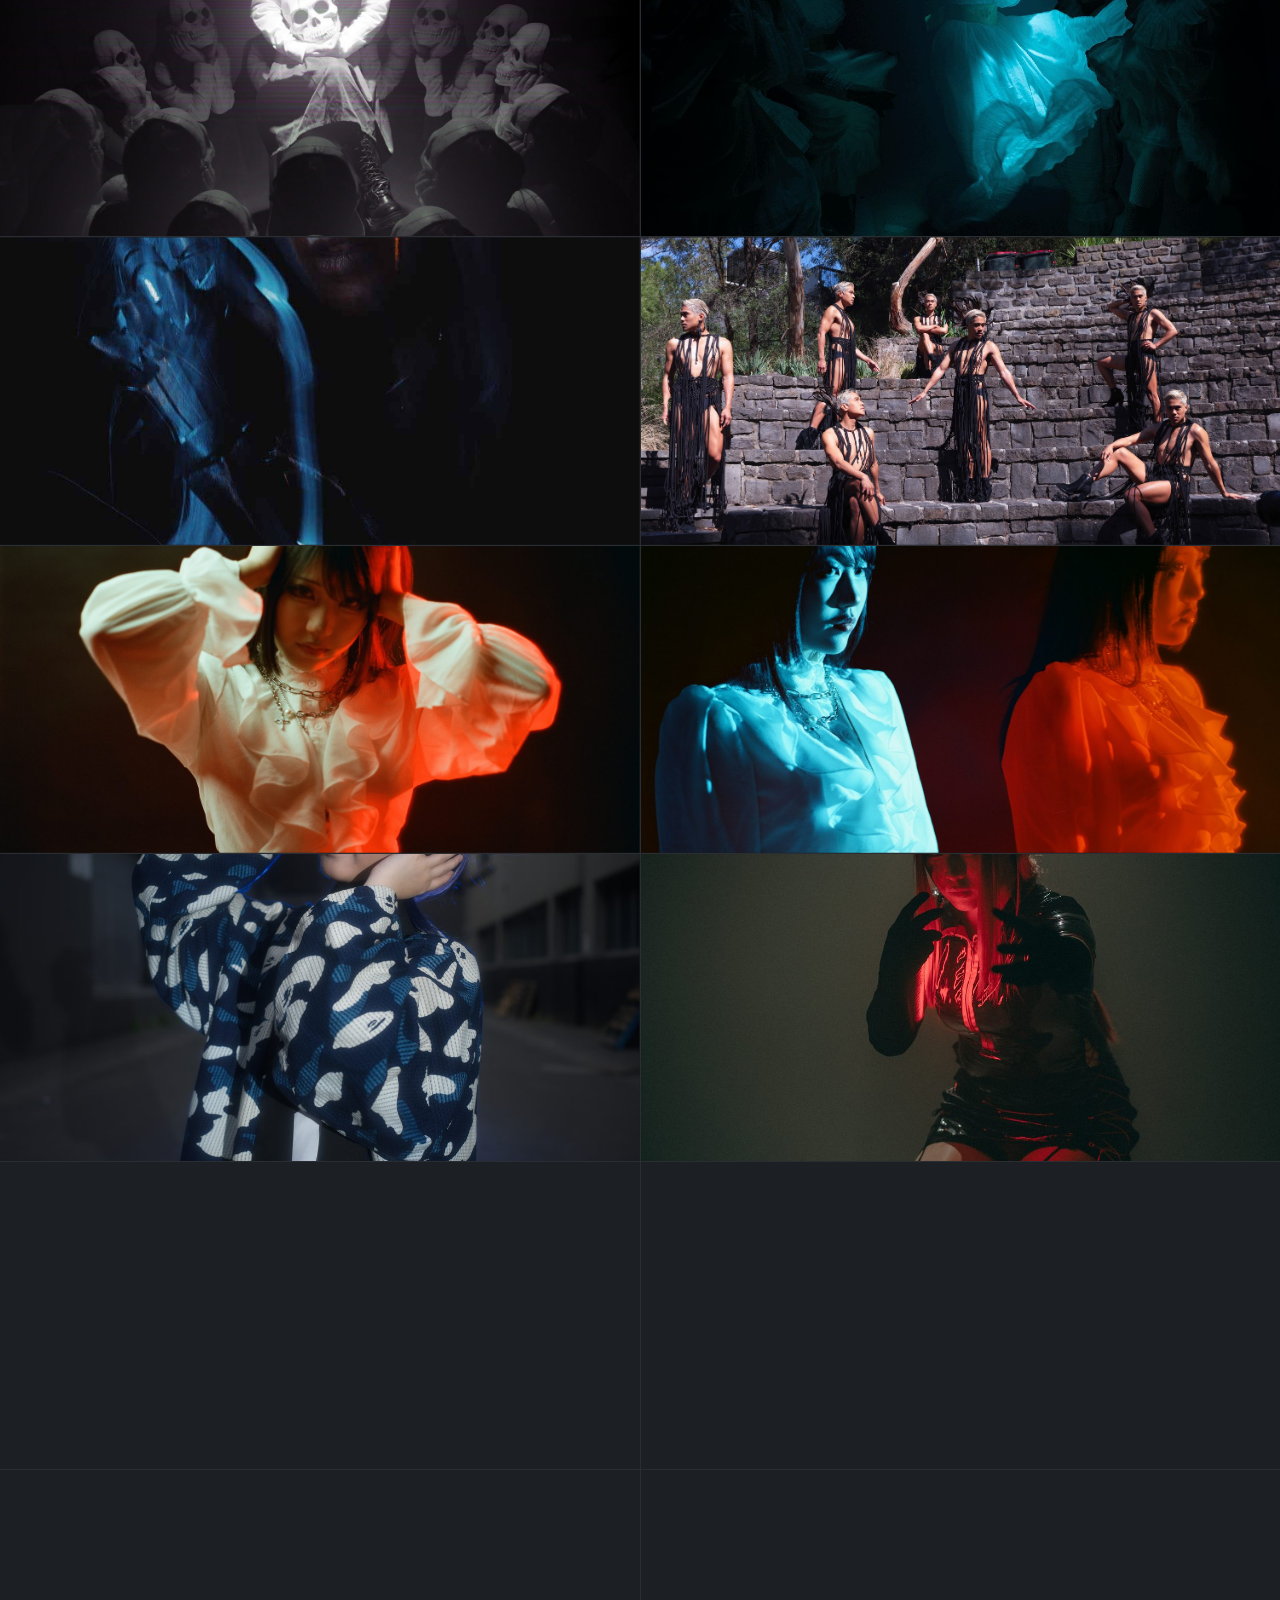
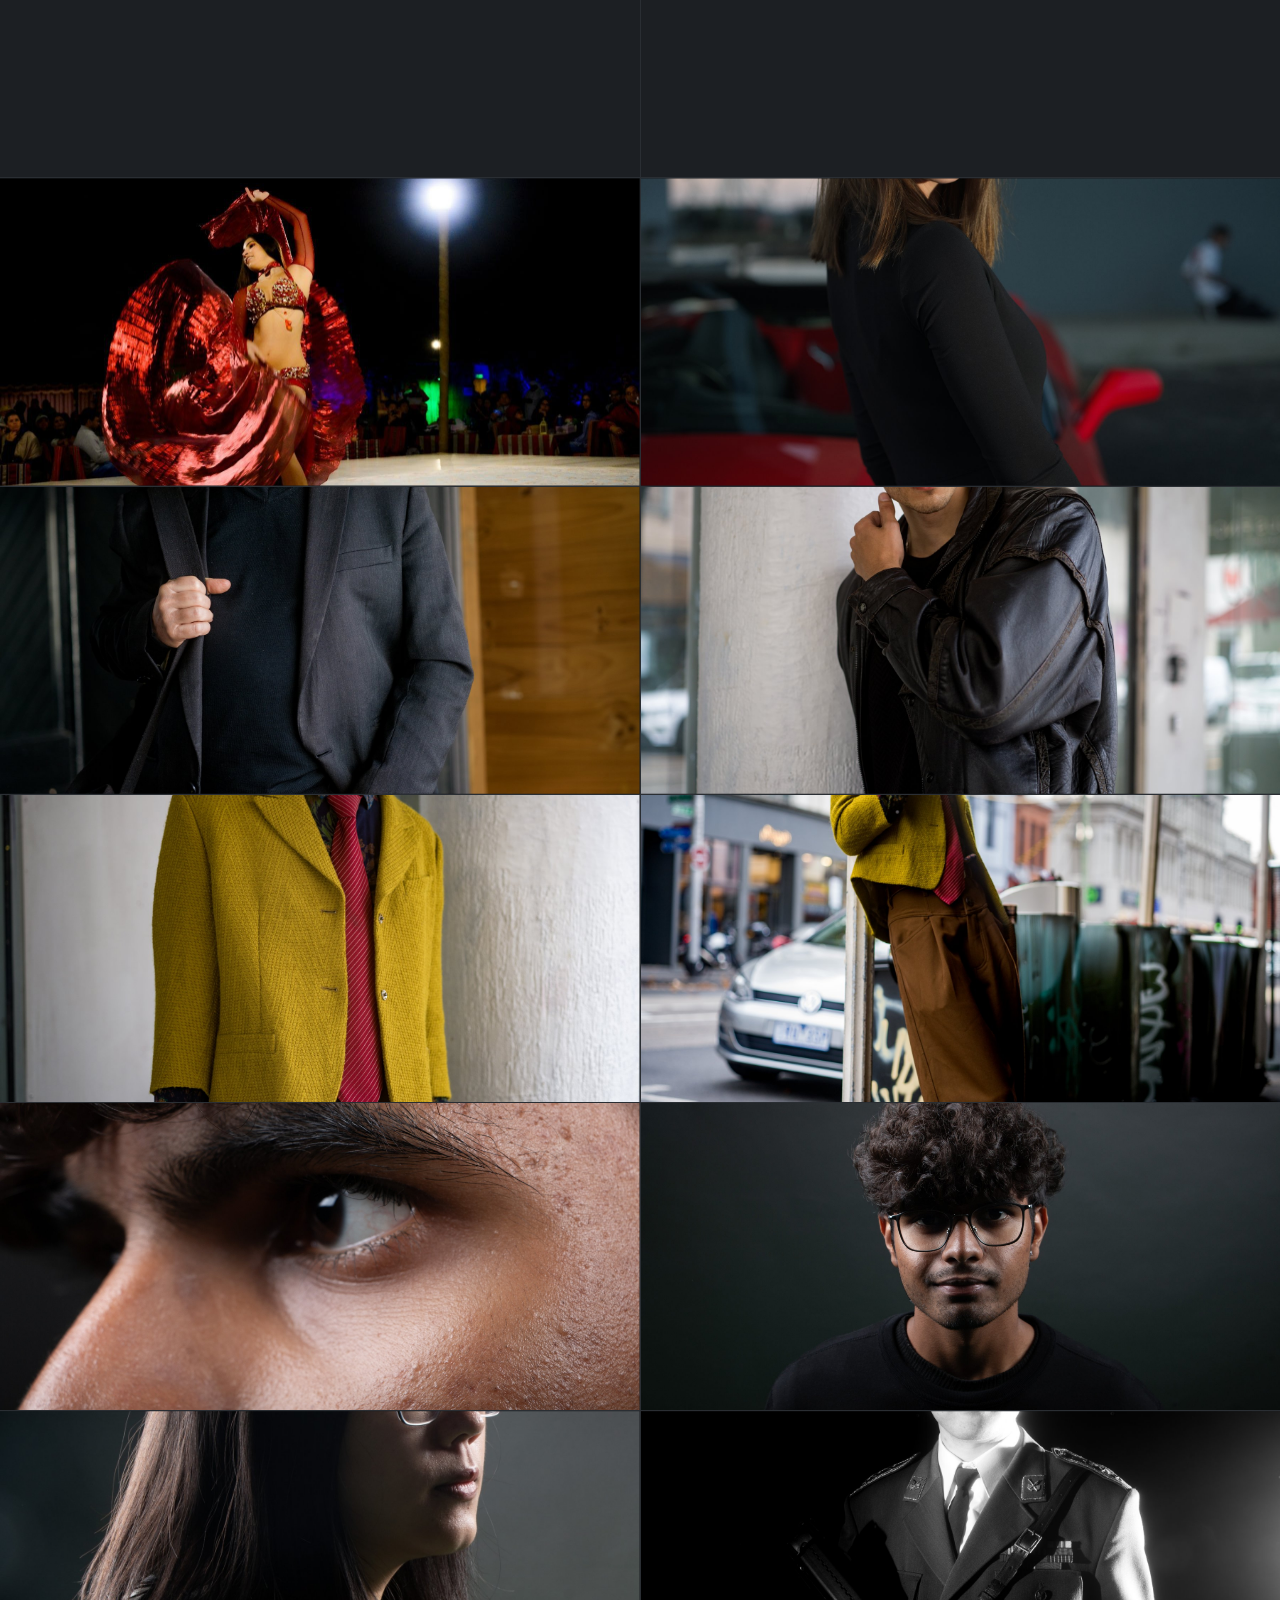
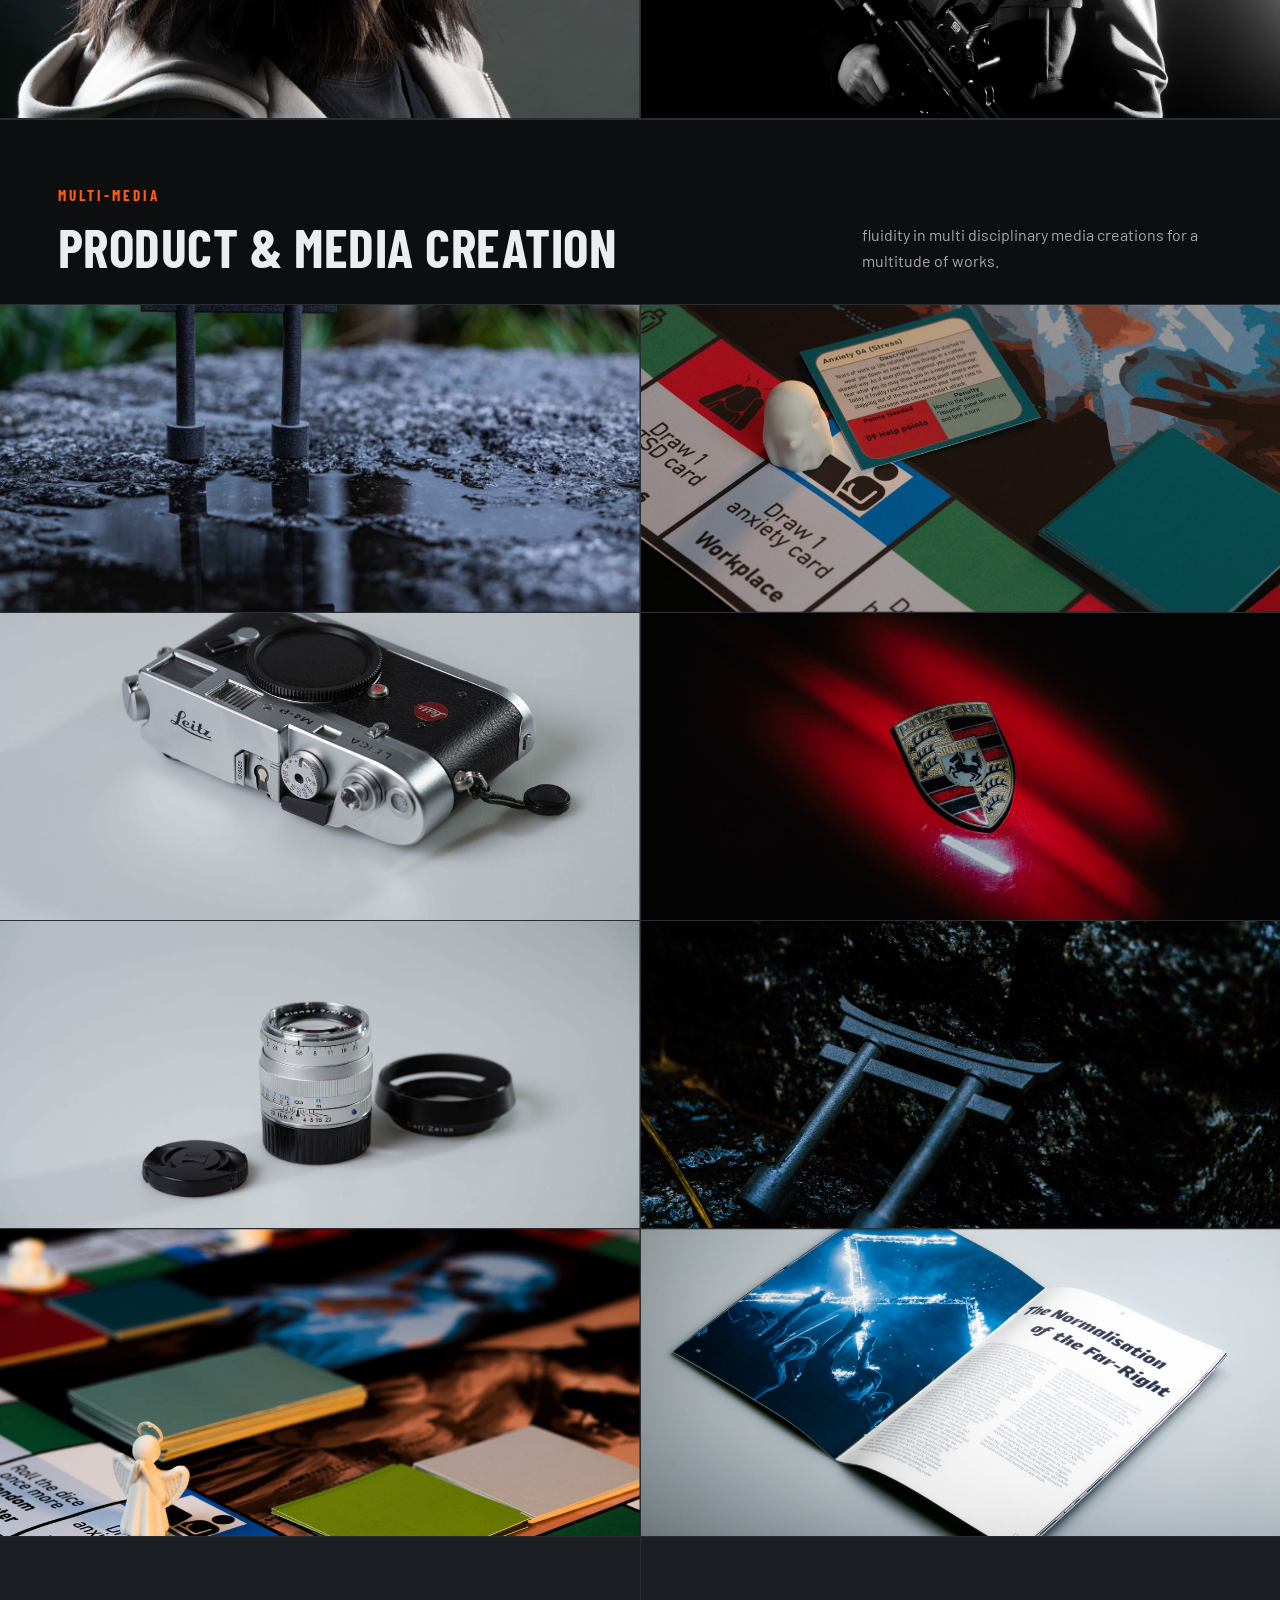
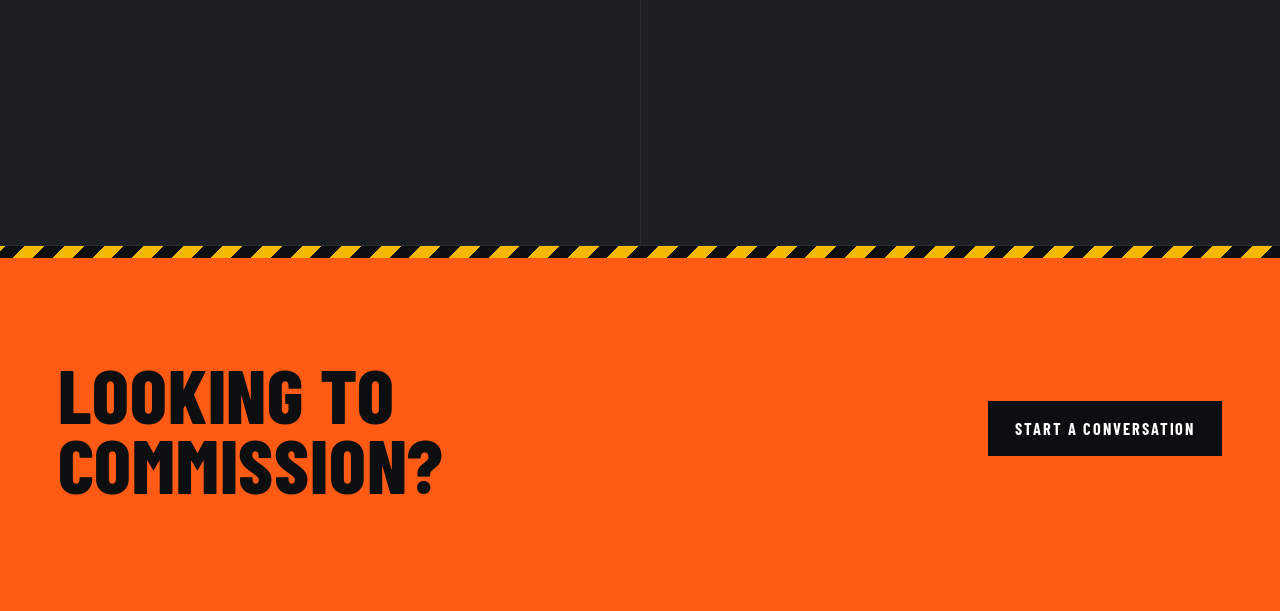
==== commit 53dc0161: "Update media.html" ====
--- a/media.html
+++ b/media.html
@@ -60,19 +60,28 @@
     <p class="section-note">Private models and event coverage — natural light through to full studio setups.</p>
   </div>
   <div class="gallery">
-    <figure class="g-w3" data-lightbox><img src="images/media/portrait-07.jpg" alt="Portraiture — studio session"><figcaption>Portraiture</figcaption></figure>
-    <figure class="g-w2" data-lightbox><img src="images/media/portrait-01.jpg" alt="Portraiture"><figcaption>Portraiture</figcaption></figure>
-    <figure data-lightbox><img src="images/media/portrait-02.jpg" alt="Portraiture"><figcaption>Portraiture</figcaption></figure>
-    <figure class="g-w2" data-lightbox><img src="images/media/portrait-13.jpg" alt="Portraiture — on location"><figcaption>Portraiture</figcaption></figure>
-    <figure class="g-w2" data-lightbox><img src="images/media/portrait-04.jpg" alt="Portraiture"><figcaption>Portraiture</figcaption></figure>
-    <figure class="g-w2" data-lightbox><img src="images/media/portrait-05.jpg" alt="Portraiture"><figcaption>Portraiture</figcaption></figure>
-    <figure class="g-w2" data-lightbox><img src="images/media/portrait-06.jpg" alt="Portraiture"><figcaption>Portraiture</figcaption></figure>
-    <figure class="g-w2" data-lightbox><img src="images/media/portrait-08.jpg" alt="Portraiture"><figcaption>Portraiture</figcaption></figure>
-    <figure class="g-w2" data-lightbox><img src="images/media/portrait-09.jpg" alt="Portraiture"><figcaption>Portraiture</figcaption></figure>
-    <figure class="g-w2" data-lightbox><img src="images/media/portrait-10.jpg" alt="Portraiture"><figcaption>Portraiture</figcaption></figure>
-    <figure class="g-w2" data-lightbox><img src="images/media/portrait-11.jpg" alt="Portraiture"><figcaption>Portraiture</figcaption></figure>
-    <figure data-lightbox><img src="images/media/portrait-12.jpg" alt="Portraiture"><figcaption>Portraiture</figcaption></figure>
-    <figure data-lightbox><img src="images/media/portrait-03.jpg" alt="Portraiture"><figcaption>Portraiture</figcaption></figure>
+    <figure class="g-w3" data-lightbox><img src="images/media/portrait-07.jpg" alt="Portraiture — studio session" loading="lazy"><figcaption>Portraiture</figcaption></figure>
+    <figure class="g-w3" data-lightbox><img src="images/media/portrait-01.jpg" alt="Portraiture" loading="lazy"><figcaption>Portraiture</figcaption></figure>
+    <figure class="g-w3" data-lightbox><img src="images/media/portrait-02.jpg" alt="Portraiture" loading="lazy"><figcaption>Portraiture</figcaption></figure>
+    <figure class="g-w3" data-lightbox><img src="images/media/portrait-13.jpg" alt="Portraiture — on location" loading="lazy"><figcaption>Portraiture</figcaption></figure>
+    <figure class="g-w3" data-lightbox><img src="images/media/portrait-04.jpg" alt="Portraiture" loading="lazy"><figcaption>Portraiture</figcaption></figure>
+    <figure class="g-w3" data-lightbox><img src="images/media/portrait-05.jpg" alt="Portraiture" loading="lazy"><figcaption>Portraiture</figcaption></figure>
+    <figure class="g-w3" data-lightbox><img src="images/media/portrait-06.jpg" alt="Portraiture" loading="lazy"><figcaption>Portraiture</figcaption></figure>
+    <figure class="g-w3" data-lightbox><img src="images/media/portrait-08.jpg" alt="Portraiture" loading="lazy"><figcaption>Portraiture</figcaption></figure>
+    <figure class="g-w3" data-lightbox><img src="images/media/portrait-09.jpg" alt="Portraiture" loading="lazy"><figcaption>Portraiture</figcaption></figure>
+    <figure class="g-w3" data-lightbox><img src="images/media/portrait-10.jpg" alt="Portraiture" loading="lazy"><figcaption>Portraiture</figcaption></figure>
+    <figure class="g-w3" data-lightbox><img src="images/media/portrait-11.jpg" alt="Portraiture" loading="lazy"><figcaption>Portraiture</figcaption></figure>
+    <figure class="g-w3" data-lightbox><img src="images/media/portrait-12.jpg" alt="Portraiture" loading="lazy"><figcaption>Portraiture</figcaption></figure>
+    <figure class="g-w3" data-lightbox><img src="images/media/portrait-03.jpg" alt="Portraiture" loading="lazy"><figcaption>Portraiture</figcaption></figure>
+    <figure class="g-w3" data-lightbox><img src="images/media/portrait-14.jpg" alt="Portraiture" loading="lazy"><figcaption>Portraiture</figcaption></figure>
+    <figure class="g-w3" data-lightbox><img src="images/media/portrait-15.jpg" alt="Portraiture" loading="lazy"><figcaption>Portraiture</figcaption></figure>
+    <figure class="g-w3" data-lightbox><img src="images/media/portrait-16.jpg" alt="Portraiture" loading="lazy"><figcaption>Portraiture</figcaption></figure>
+    <figure class="g-w3" data-lightbox><img src="images/media/portrait-17.jpg" alt="Portraiture" loading="lazy"><figcaption>Portraiture</figcaption></figure>
+    <figure class="g-w3" data-lightbox><img src="images/media/portrait-18.jpg" alt="Portraiture" loading="lazy"><figcaption>Portraiture</figcaption></figure>
+    <figure class="g-w3" data-lightbox><img src="images/media/portrait-19.jpg" alt="Portraiture" loading="lazy"><figcaption>Portraiture</figcaption></figure>
+    <figure class="g-w3" data-lightbox><img src="images/media/portrait-20.jpg" alt="Portraiture" loading="lazy"><figcaption>Portraiture</figcaption></figure>
+    <figure class="g-w3" data-lightbox><img src="images/media/portrait-21.jpg" alt="Portraiture" loading="lazy"><figcaption>Portraiture</figcaption></figure>
+    <figure class="g-w3" data-lightbox><img src="images/media/portrait-22.jpg" alt="Portraiture" loading="lazy"><figcaption>Portraiture</figcaption></figure>
   </div>
 
   <div class="section-head">
@@ -80,13 +89,16 @@
     <p class="section-note">fluidity in multi disciplinary media creations for a multitude of works.</p>
   </div>
   <div class="gallery">
-    <figure class="g-w3" data-lightbox><img src="images/media/product-04.jpg" alt="Product photography"><figcaption>Product</figcaption></figure>
-    <figure class="g-w2" data-lightbox><img src="images/media/product-01.jpg" alt="Product photography"><figcaption>Product</figcaption></figure>
-    <figure data-lightbox><img src="images/media/product-02.jpg" alt="Product photography"><figcaption>Product</figcaption></figure>
-    <figure class="g-w3" data-lightbox><img src="images/media/product-06.jpg" alt="Product photography"><figcaption>Product</figcaption></figure>
-    <figure class="g-w3" data-lightbox><img src="images/media/product-03.jpg" alt="Product photography"><figcaption>Product</figcaption></figure>
-    <figure class="g-w3" data-lightbox><img src="images/media/product-05.jpg" alt="Product photography"><figcaption>Product</figcaption></figure>
-    <figure class="g-w3" data-lightbox><img src="images/media/product-07.jpg" alt="Product photography"><figcaption>Product</figcaption></figure>
+    <figure class="g-w3" data-lightbox><img src="images/media/product-04.jpg" alt="Product photography" loading="lazy"><figcaption>Product</figcaption></figure>
+    <figure class="g-w3" data-lightbox><img src="images/media/product-01.jpg" alt="Product photography" loading="lazy"><figcaption>Product</figcaption></figure>
+    <figure class="g-w3" data-lightbox><img src="images/media/product-02.jpg" alt="Product photography" loading="lazy"><figcaption>Product</figcaption></figure>
+    <figure class="g-w3" data-lightbox><img src="images/media/product-06.jpg" alt="Product photography" loading="lazy"><figcaption>Product</figcaption></figure>
+    <figure class="g-w3" data-lightbox><img src="images/media/product-03.jpg" alt="Product photography" loading="lazy"><figcaption>Product</figcaption></figure>
+    <figure class="g-w3" data-lightbox><img src="images/media/product-05.jpg" alt="Product photography" loading="lazy"><figcaption>Product</figcaption></figure>
+    <figure class="g-w3" data-lightbox><img src="images/media/product-07.jpg" alt="Product photography" loading="lazy"><figcaption>Product</figcaption></figure>
+    <figure class="g-w3" data-lightbox><img src="images/media/product-08.jpg" alt="Product photography" loading="lazy"><figcaption>Product</figcaption></figure>
+    <figure class="g-w3" data-lightbox><img src="images/media/product-09.jpg" alt="Product photography" loading="lazy"><figcaption>Product</figcaption></figure>
+    <figure class="g-w3" data-lightbox><img src="images/media/product-10.jpg" alt="Product photography" loading="lazy"><figcaption>Product</figcaption></figure>
   </div>
 
   <div class="cta-band">
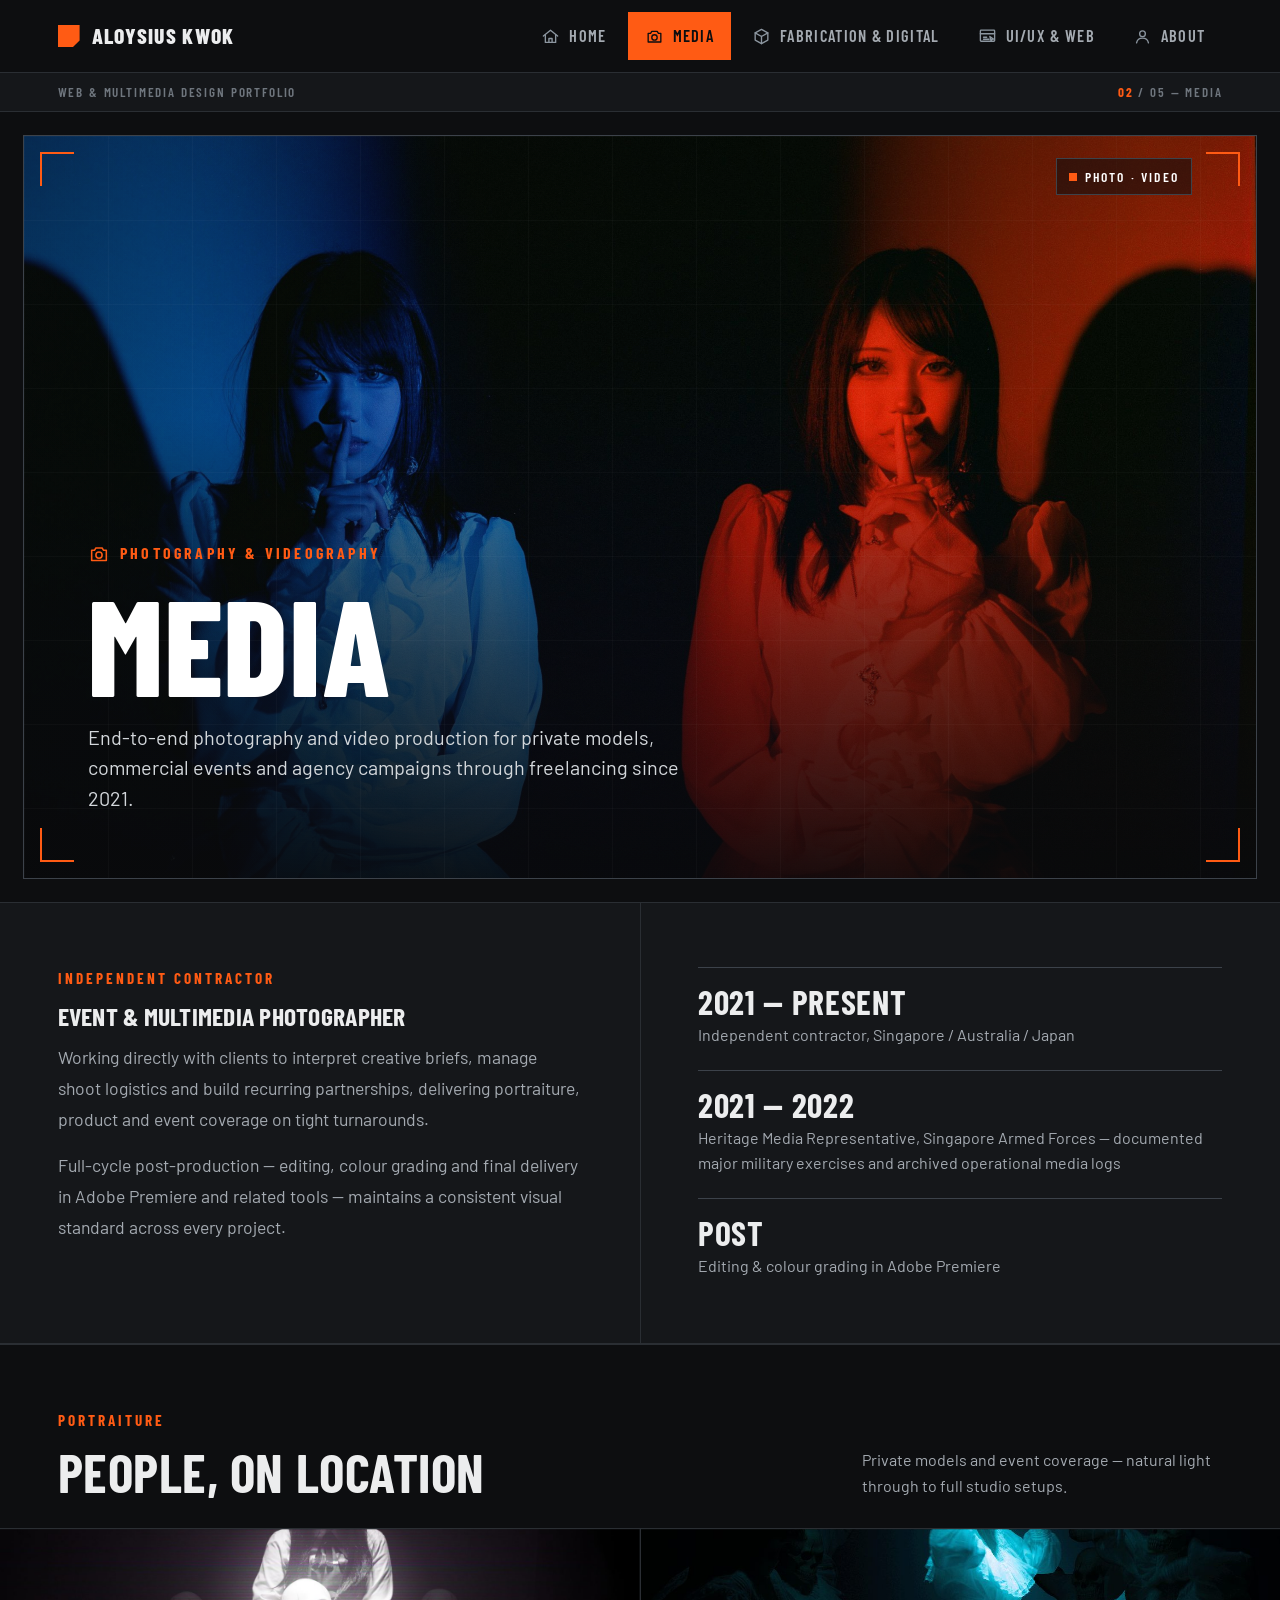
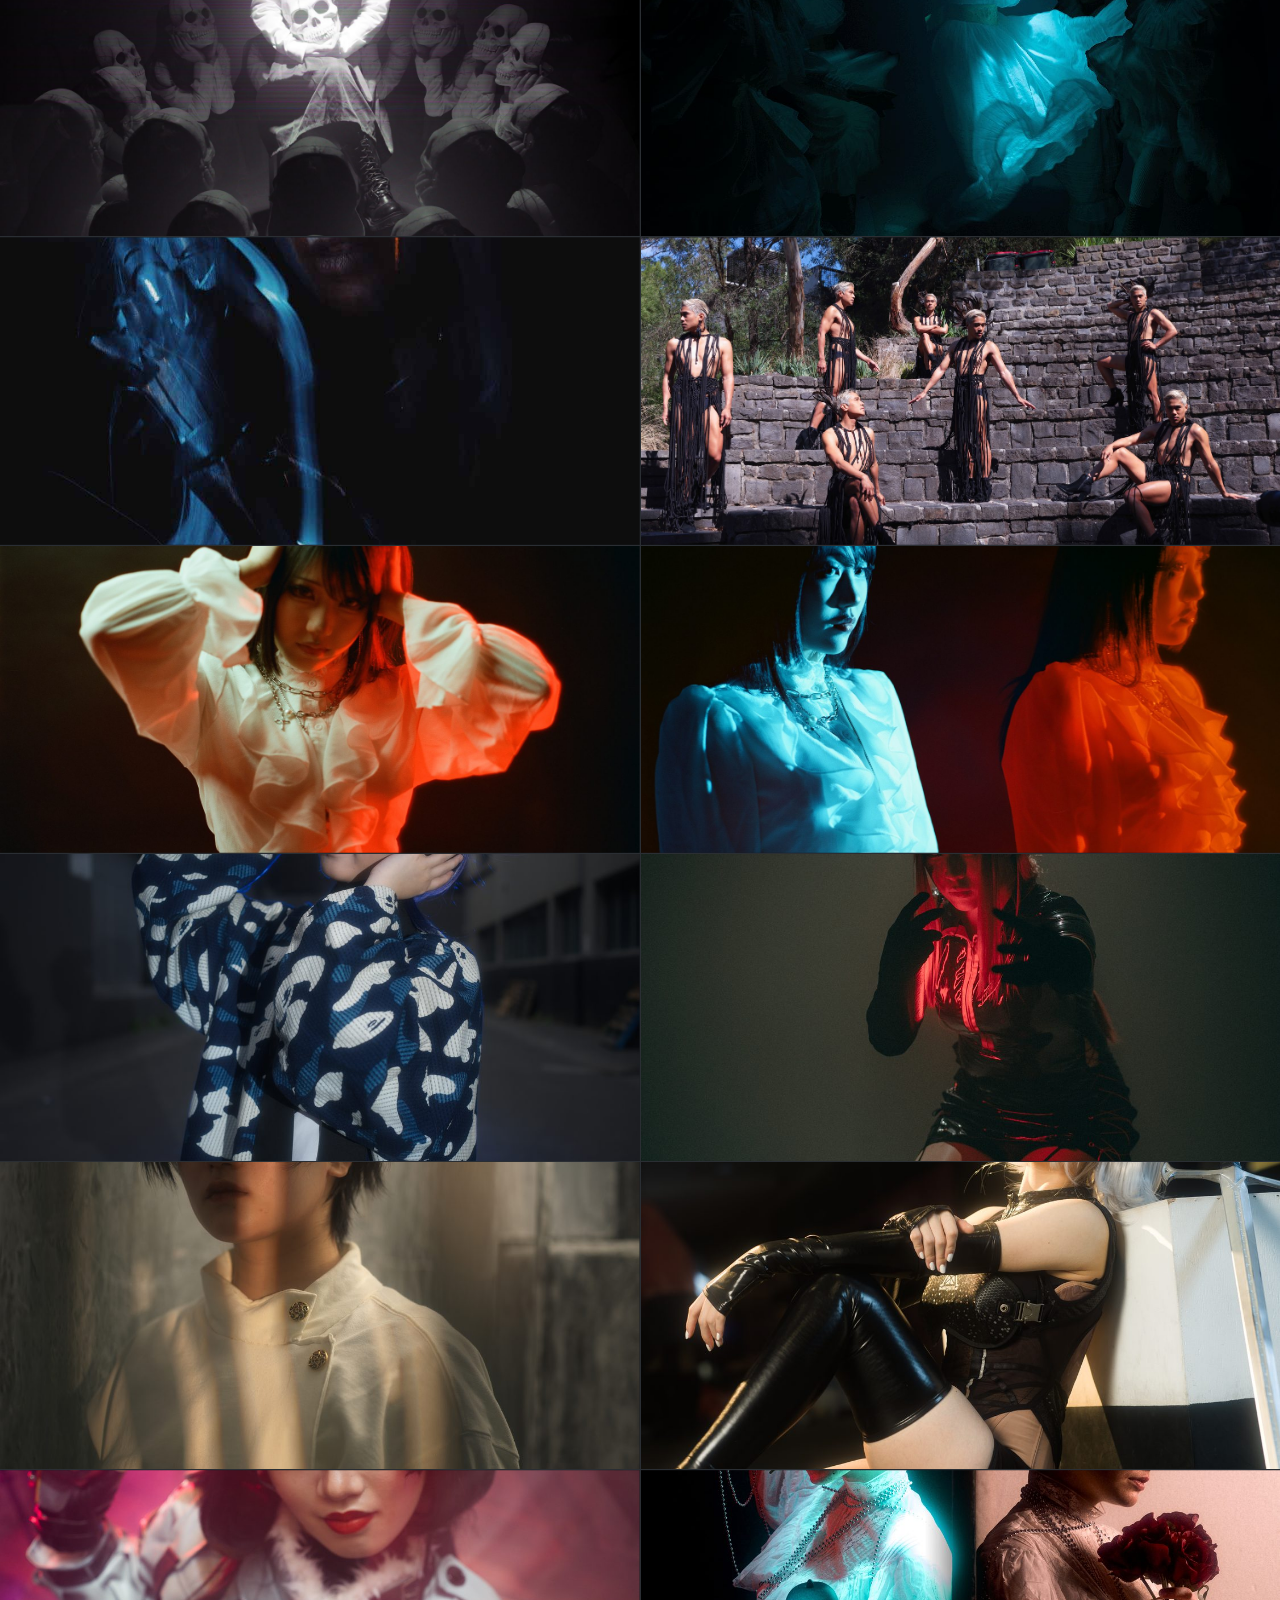
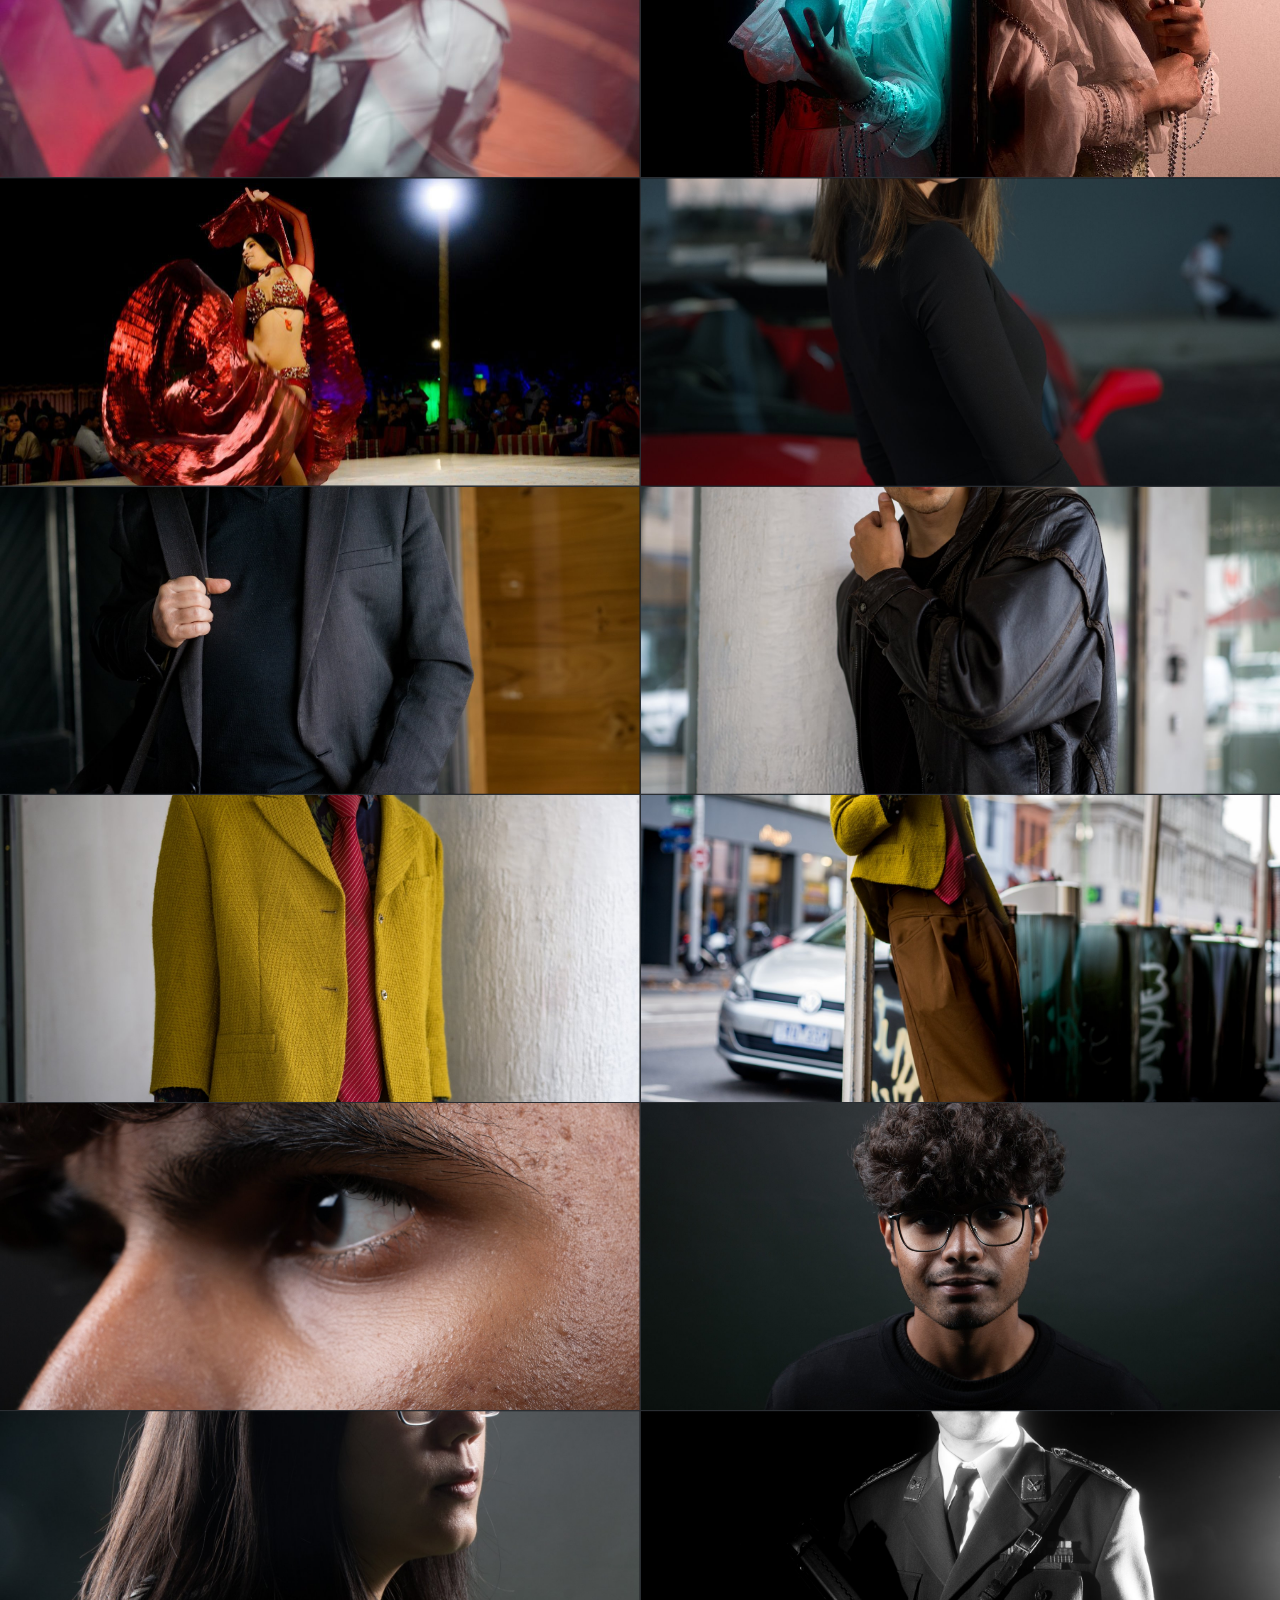
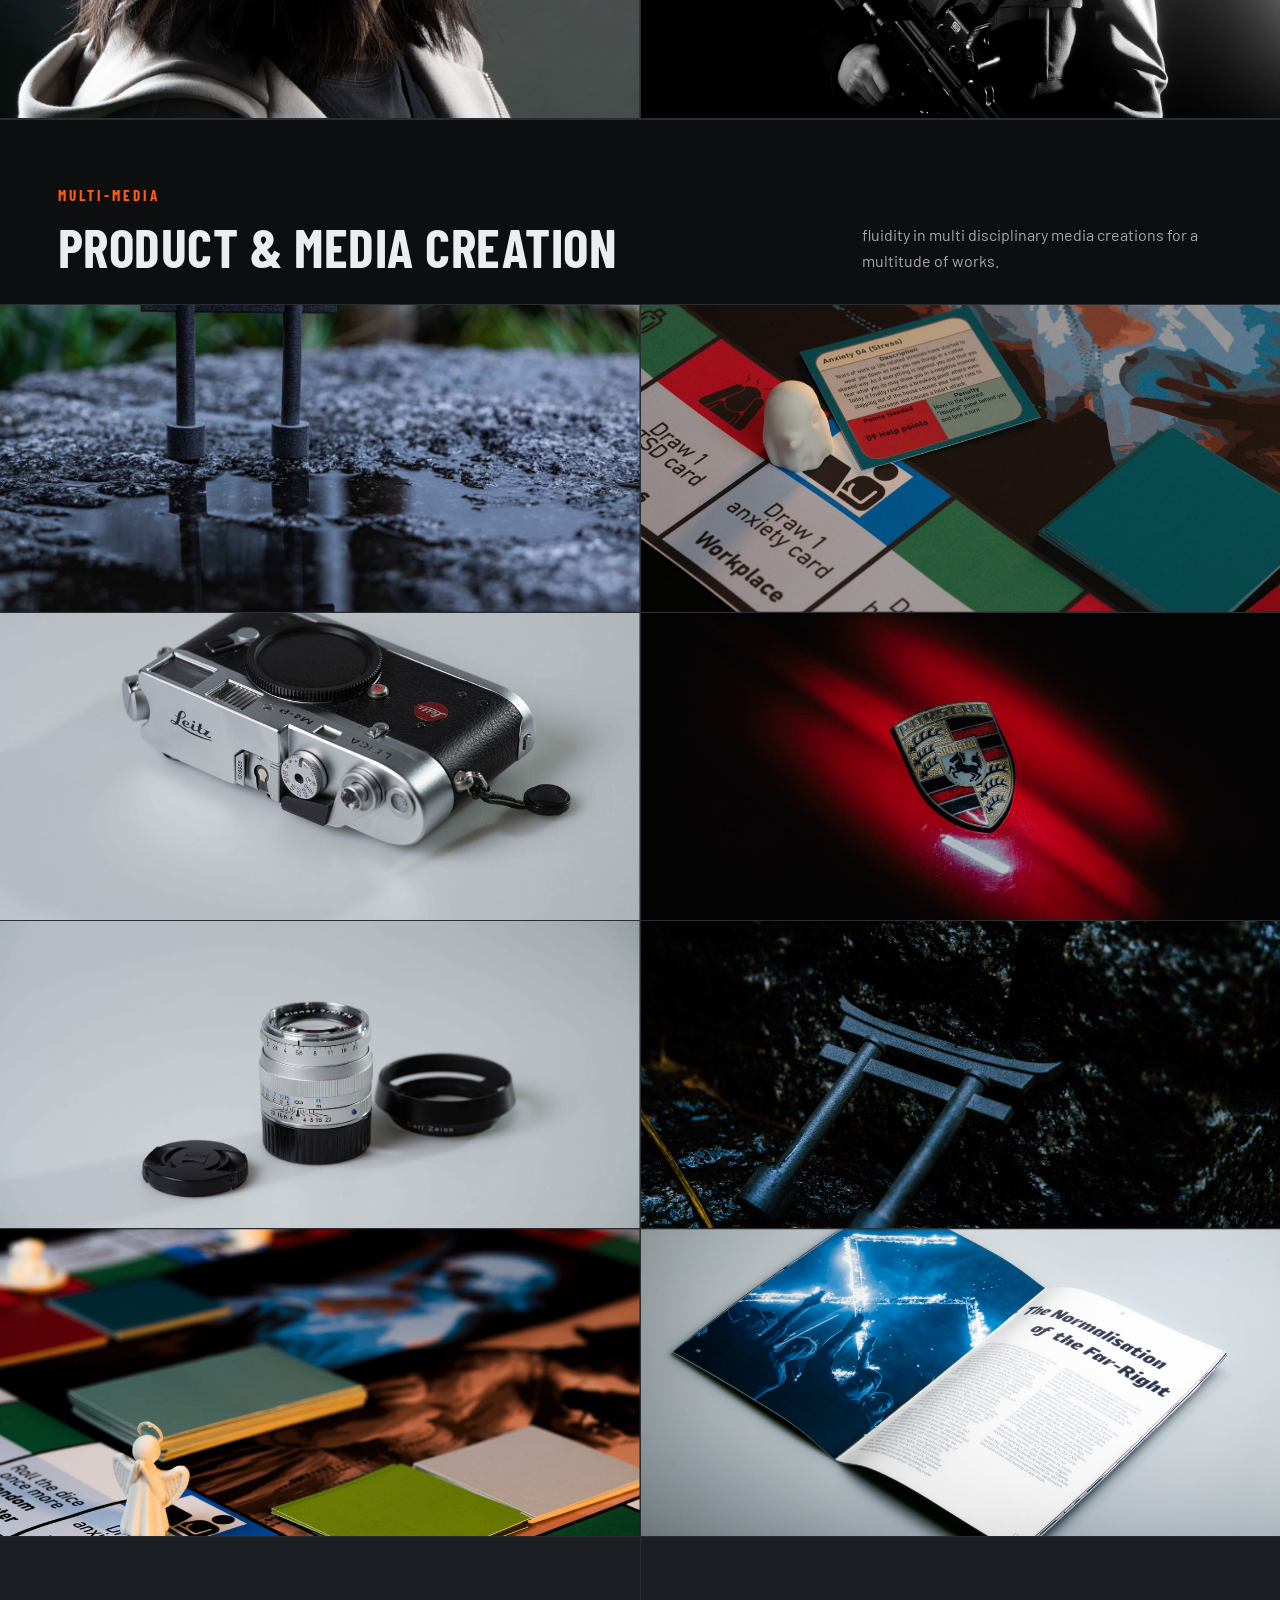
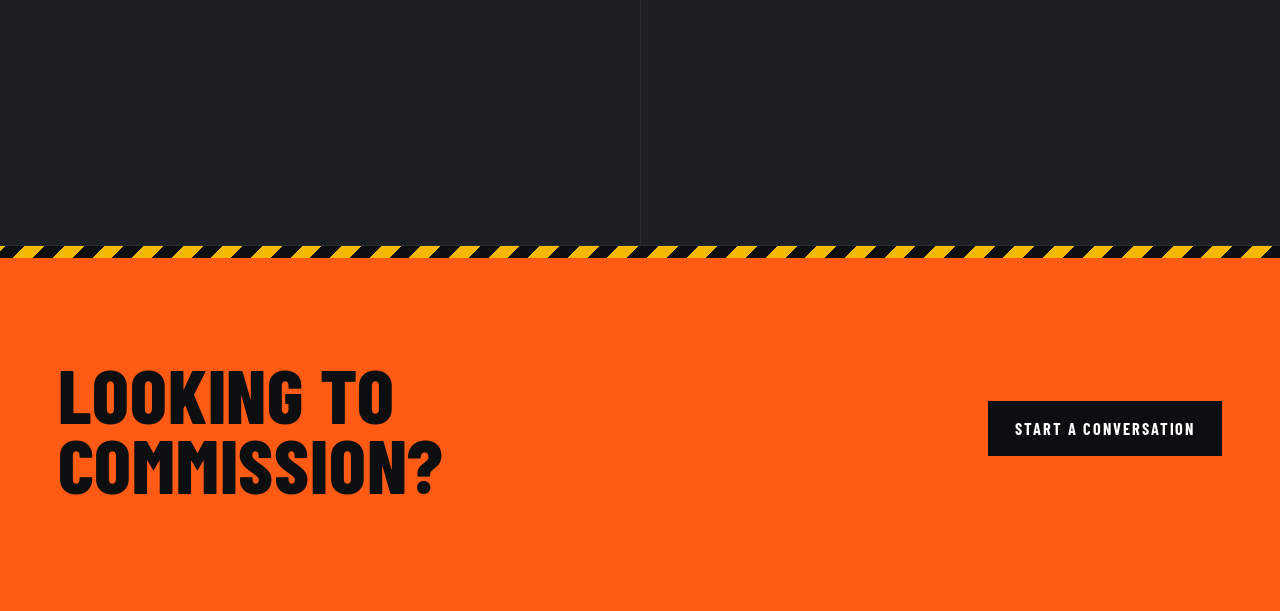
==== commit 993c8b5f: "Update media.html" ====
--- a/media.html
+++ b/media.html
@@ -32,7 +32,7 @@
     <div class="hero-text">
       <span class="eyebrow"><svg class="ico" viewBox="0 0 24 24" aria-hidden="true"><path d="M4 8h3l1.6-2.5h6.8L17 8h3v11H4z"/><circle cx="12" cy="13.2" r="3.4"/></svg>Photography &amp; Videography</span>
       <h1>Media</h1>
-      <p class="hero-lede">End-to-end photography and video production for private models, commercial events and agency campaigns — shot across Singapore, Australia and Japan since 2021.</p>
+      <p class="hero-lede">End-to-end photography and video production for private models, commercial events and agency campaigns through freelancing since 2021.</p>
       
     </div>
   </header>
